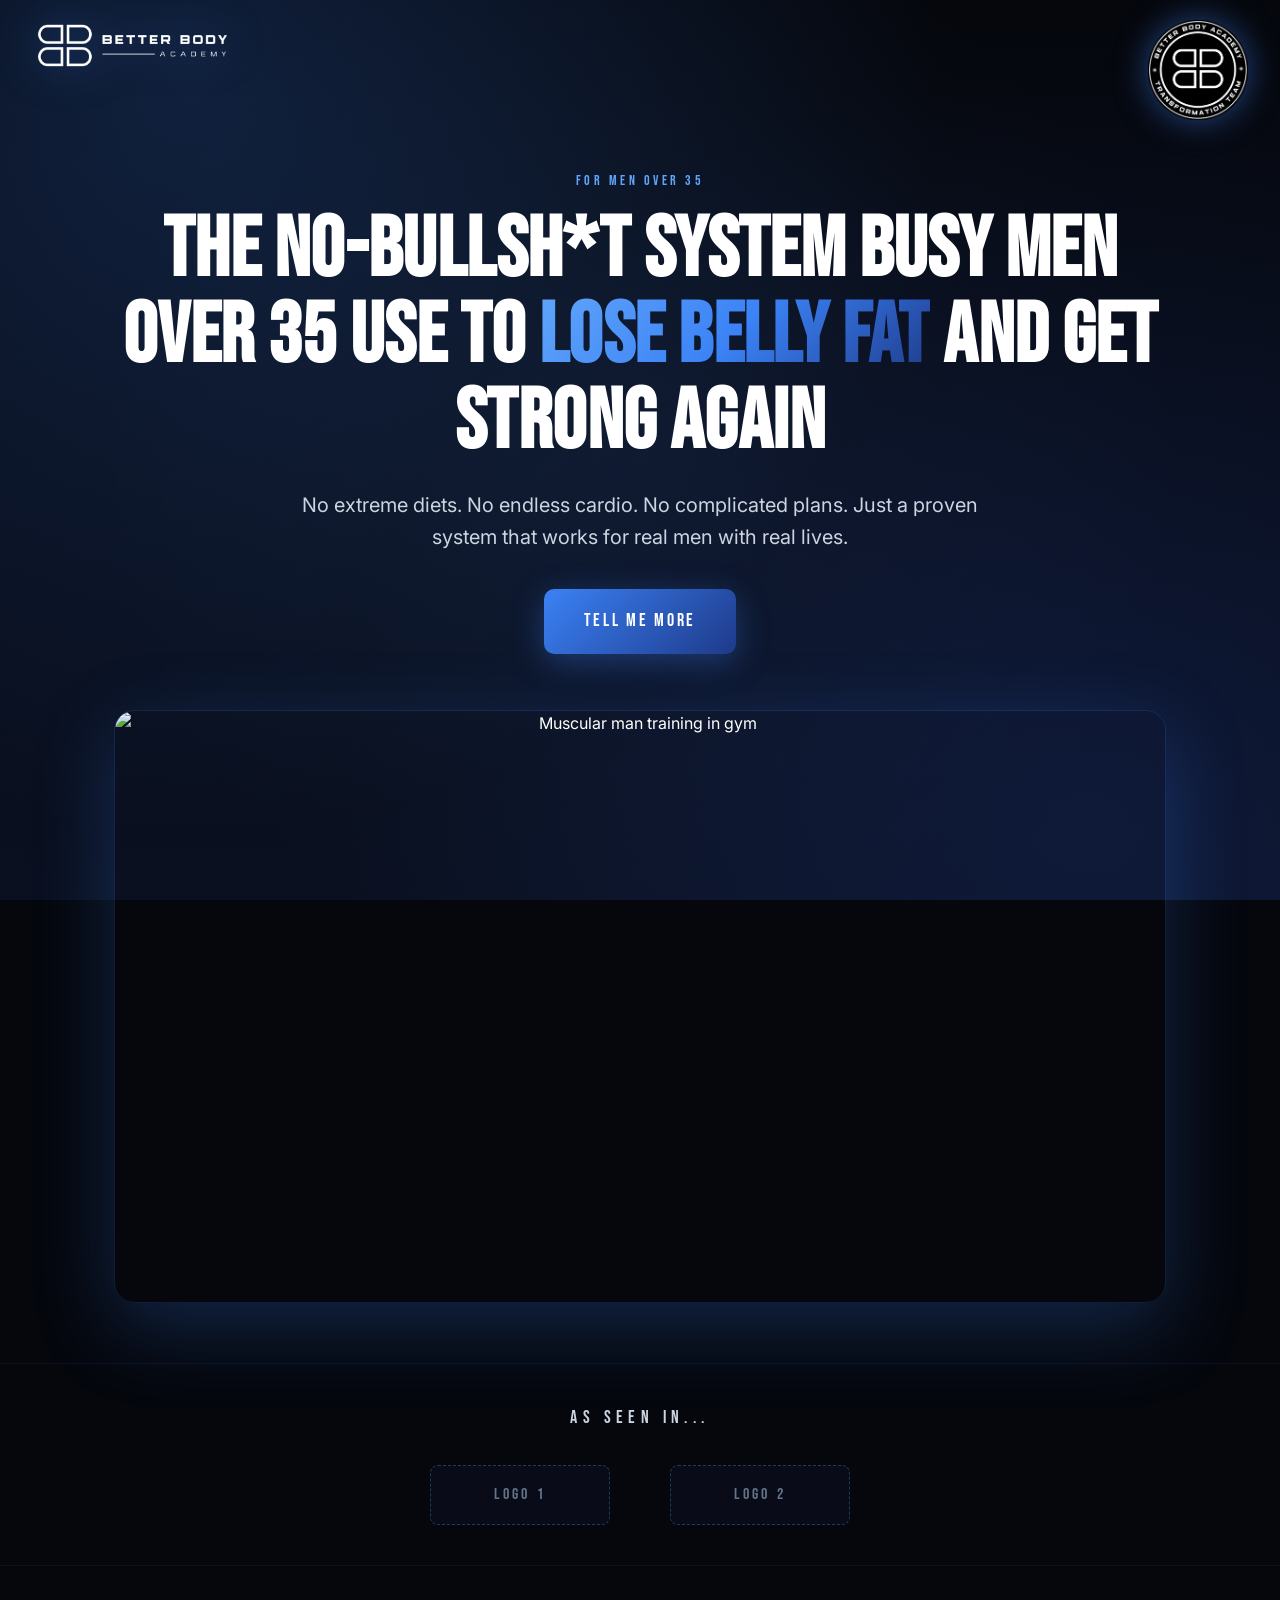
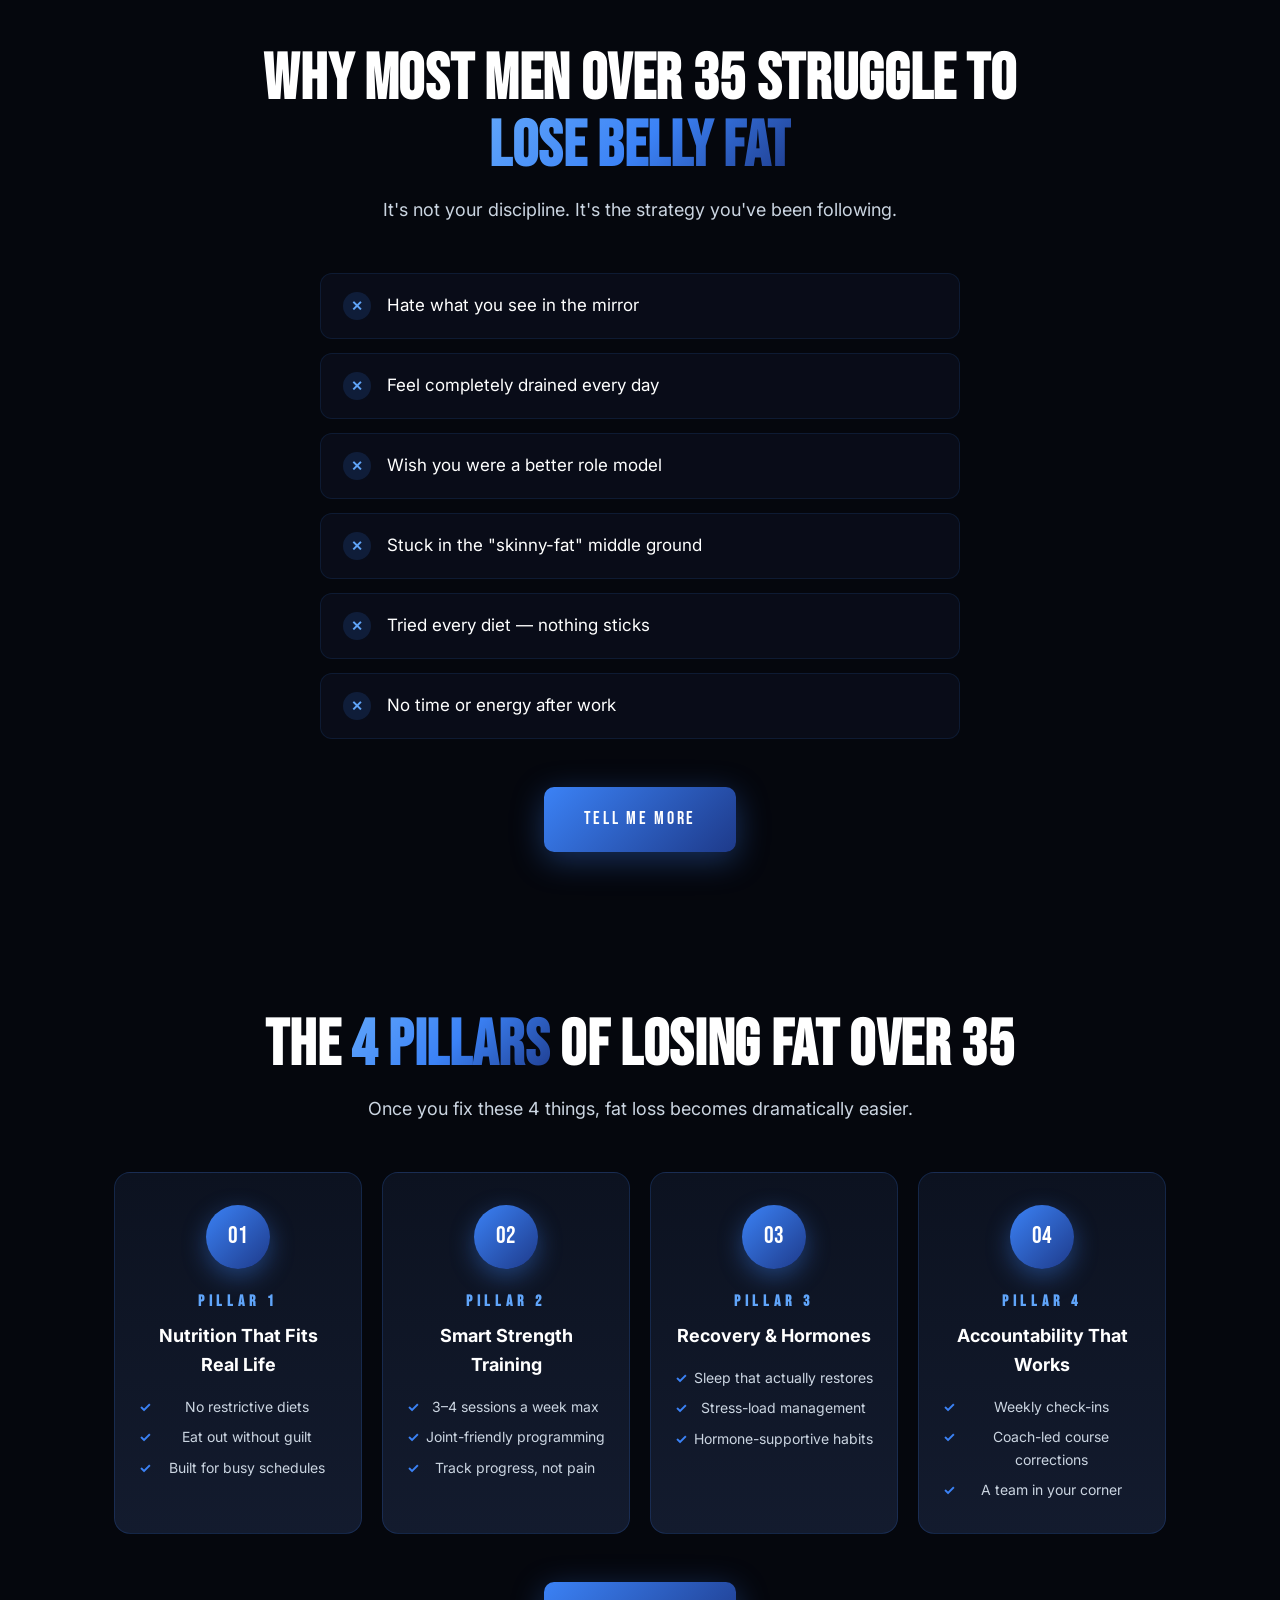
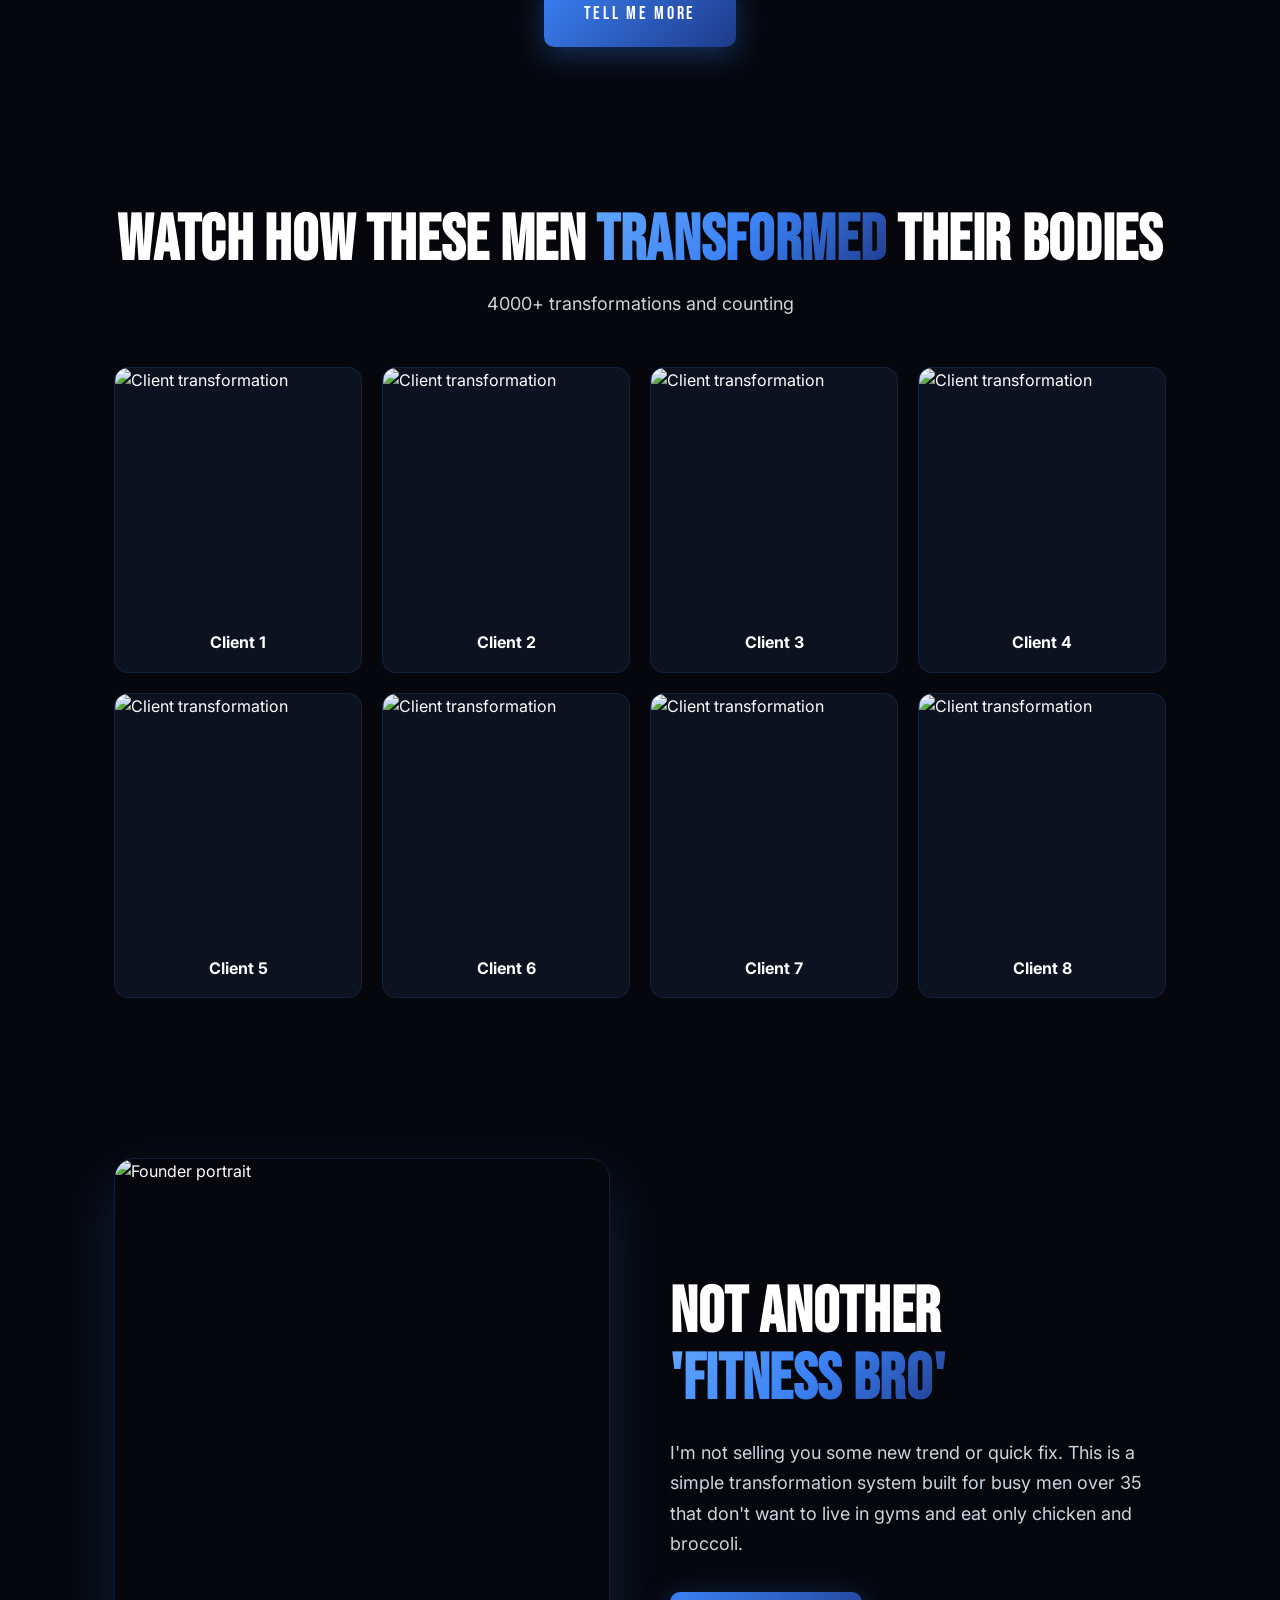
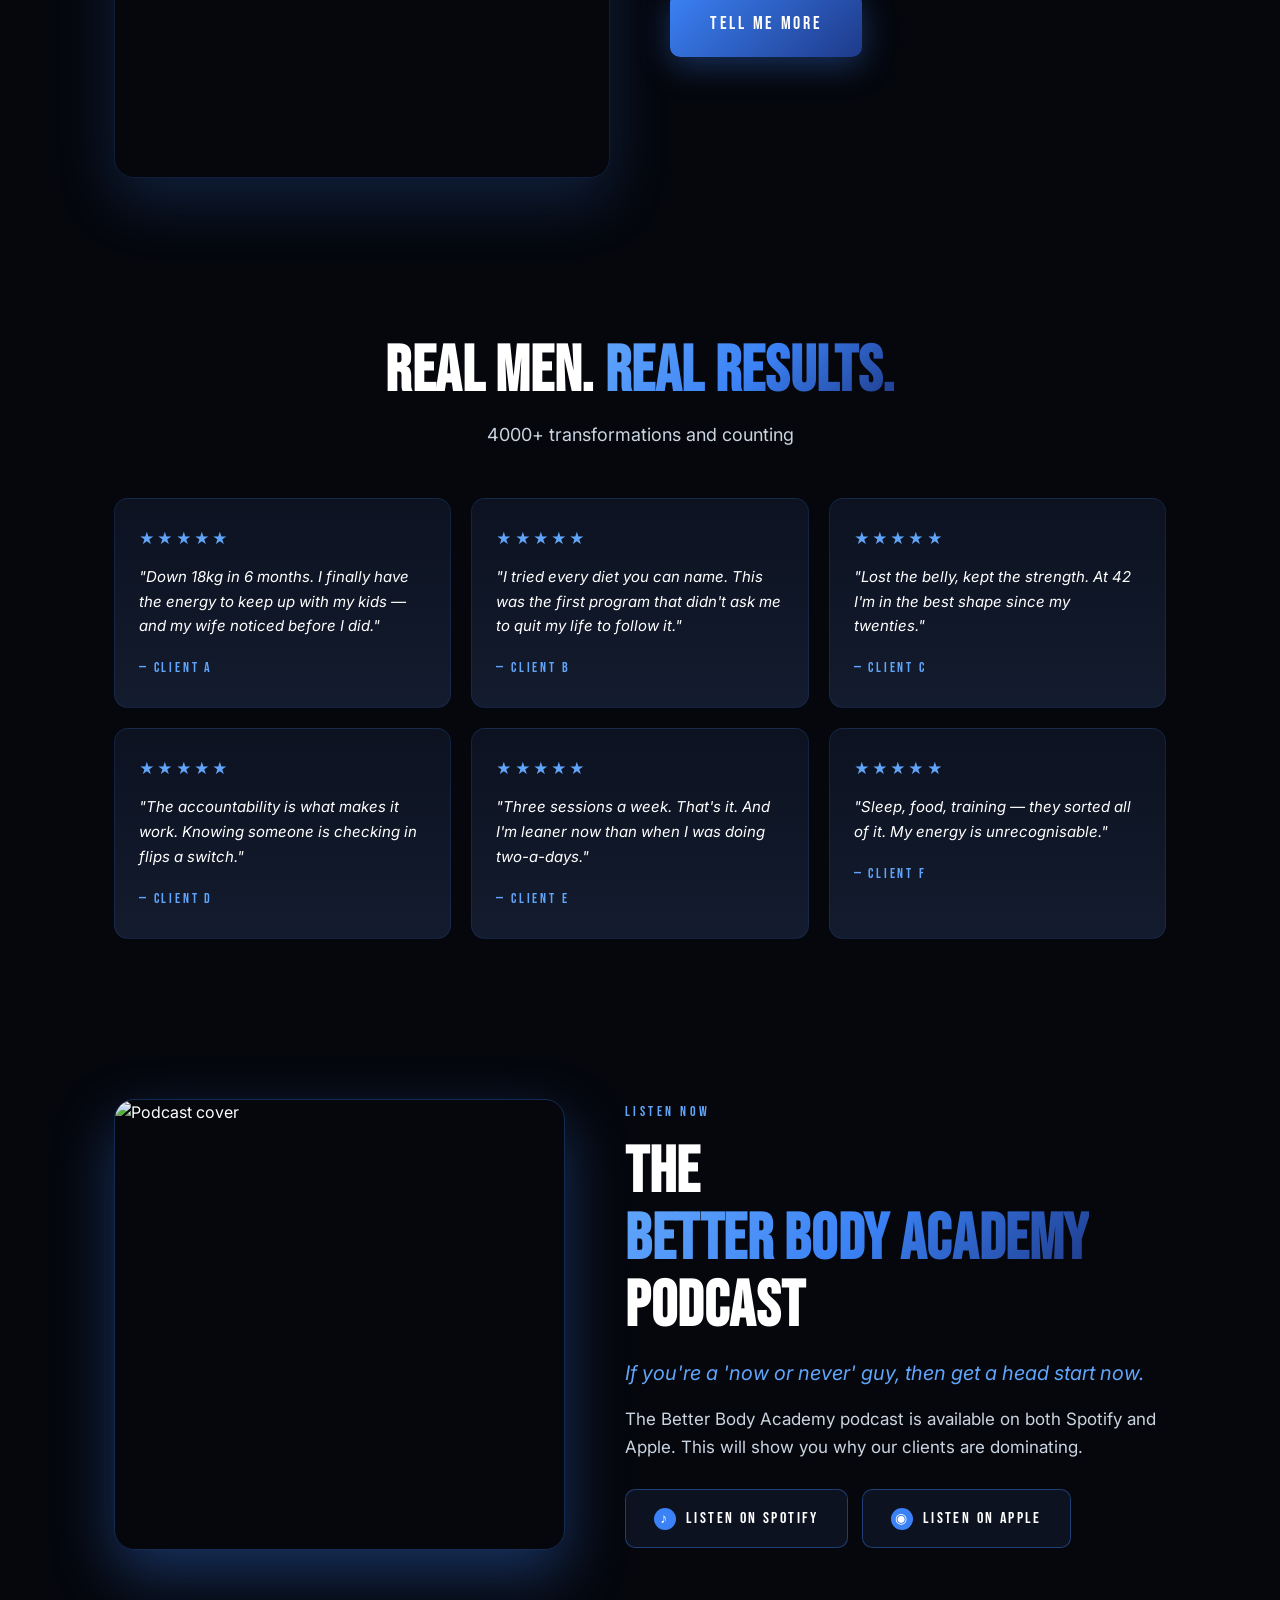
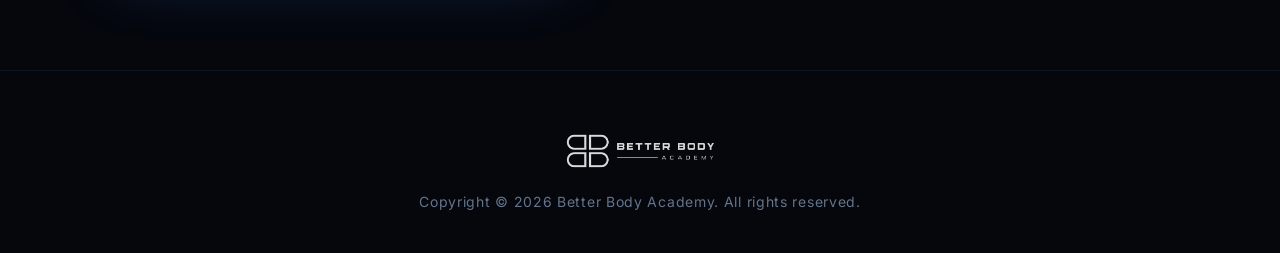
==== index.html @ a6affe1c "Initial commit: BBA landing page Clone of bba.betterbodyacademy.com men's thank-you page layout, re-" ====
<!DOCTYPE html>
<html lang="en">
<head>
<meta charset="UTF-8" />
<meta name="viewport" content="width=device-width, initial-scale=1.0" />
<title>Better Body Academy — The System Busy Men Over 35 Use To Lose Belly Fat</title>
<meta name="description" content="The No-Bullsh*t System Busy Men Over 35 Use To Lose Belly Fat And Get Strong Again. No extreme diets. No endless cardio. Just a proven system that works for real men with real lives." />
<link rel="icon" type="image/png" href="BADGE LOGO (Filled).png" />
<link rel="preconnect" href="https://fonts.googleapis.com" />
<link rel="preconnect" href="https://fonts.gstatic.com" crossorigin />
<link href="https://fonts.googleapis.com/css2?family=Bebas+Neue&family=Inter:wght@400;500;600;700;800;900&display=swap" rel="stylesheet" />
<link rel="stylesheet" href="styles.css" />
</head>
<body>

  <!-- BACKGROUND GLOW LAYER -->
  <div class="bg-glow"></div>

  <!-- CORNER LOGOS -->
  <img src="(BBA) Logo-Horizantal White.png" alt="Better Body Academy" class="corner-wordmark" />
  <img src="BADGE LOGO (Filled).png" alt="" class="corner-badge" />

  <!-- 1. HERO -->
  <section class="hero">
    <div class="container">
      <p class="eyebrow">For Men Over 35</p>
      <h1 class="hero-headline">
        The No-Bullsh*t System Busy Men Over 35 Use To
        <span class="grad">Lose Belly Fat</span>
        And Get Strong Again
      </h1>
      <p class="hero-sub">
        No extreme diets. No endless cardio. No complicated plans.
        Just a proven system that works for real men with real lives.
      </p>
      <a href="#cta" class="btn btn-primary">TELL ME MORE</a>

      <div class="hero-image">
        <img
          src="https://images.unsplash.com/photo-1581009146145-b5ef050c2e1e?auto=format&fit=crop&w=1600&q=80"
          alt="Muscular man training in gym"
          class="hero-photo"
          loading="eager"
        />
      </div>
    </div>
  </section>

  <!-- 2. AS SEEN IN -->
  <section class="as-seen-in">
    <div class="container">
      <p class="section-label">AS SEEN IN...</p>
      <div class="logo-row">
        <div class="logo-slot">LOGO 1</div>
        <div class="logo-slot">LOGO 2</div>
      </div>
    </div>
  </section>

  <!-- 3. PAIN POINTS -->
  <section class="pain-points section">
    <div class="container">
      <h2 class="section-headline">
        Why Most Men Over 35 Struggle To
        <span class="grad">Lose Belly Fat</span>
      </h2>
      <p class="section-sub">It's not your discipline. It's the strategy you've been following.</p>

      <ul class="pain-list">
        <li><span class="bullet-x">✕</span> Hate what you see in the mirror</li>
        <li><span class="bullet-x">✕</span> Feel completely drained every day</li>
        <li><span class="bullet-x">✕</span> Wish you were a better role model</li>
        <li><span class="bullet-x">✕</span> Stuck in the "skinny-fat" middle ground</li>
        <li><span class="bullet-x">✕</span> Tried every diet — nothing sticks</li>
        <li><span class="bullet-x">✕</span> No time or energy after work</li>
      </ul>

      <div class="cta-center">
        <a href="#cta" class="btn btn-primary">TELL ME MORE</a>
      </div>
    </div>
  </section>

  <!-- 4. THE 4 PILLARS -->
  <section class="pillars section">
    <div class="container">
      <h2 class="section-headline">
        The
        <span class="grad">4 Pillars</span>
        Of Losing Fat Over 35
      </h2>
      <p class="section-sub">Once you fix these 4 things, fat loss becomes dramatically easier.</p>

      <div class="pillar-grid">
        <article class="pillar-card">
          <div class="pillar-icon">01</div>
          <h3 class="pillar-title">PILLAR 1</h3>
          <p class="pillar-name">Nutrition That Fits Real Life</p>
          <ul class="pillar-list">
            <li>No restrictive diets</li>
            <li>Eat out without guilt</li>
            <li>Built for busy schedules</li>
          </ul>
        </article>

        <article class="pillar-card">
          <div class="pillar-icon">02</div>
          <h3 class="pillar-title">PILLAR 2</h3>
          <p class="pillar-name">Smart Strength Training</p>
          <ul class="pillar-list">
            <li>3–4 sessions a week max</li>
            <li>Joint-friendly programming</li>
            <li>Track progress, not pain</li>
          </ul>
        </article>

        <article class="pillar-card">
          <div class="pillar-icon">03</div>
          <h3 class="pillar-title">PILLAR 3</h3>
          <p class="pillar-name">Recovery &amp; Hormones</p>
          <ul class="pillar-list">
            <li>Sleep that actually restores</li>
            <li>Stress-load management</li>
            <li>Hormone-supportive habits</li>
          </ul>
        </article>

        <article class="pillar-card">
          <div class="pillar-icon">04</div>
          <h3 class="pillar-title">PILLAR 4</h3>
          <p class="pillar-name">Accountability That Works</p>
          <ul class="pillar-list">
            <li>Weekly check-ins</li>
            <li>Coach-led course corrections</li>
            <li>A team in your corner</li>
          </ul>
        </article>
      </div>

      <div class="cta-center">
        <a href="#cta" class="btn btn-primary">TELL ME MORE</a>
      </div>
    </div>
  </section>

  <!-- 5. TRANSFORMATIONS -->
  <section class="transformations section">
    <div class="container">
      <h2 class="section-headline">
        Watch How These Men
        <span class="grad">Transformed</span>
        Their Bodies
      </h2>
      <p class="section-sub">4000+ transformations and counting</p>

      <div class="transformation-grid">
        <div class="transformation-card">
          <img src="https://images.unsplash.com/photo-1571019613454-1cb2f99b2d8b?auto=format&fit=crop&w=600&q=80" alt="Client transformation" class="ba-photo" loading="lazy" />
          <p class="transformation-name">Client 1</p>
        </div>
        <div class="transformation-card">
          <img src="https://images.unsplash.com/photo-1534438327276-14e5300c3a48?auto=format&fit=crop&w=600&q=80" alt="Client transformation" class="ba-photo" loading="lazy" />
          <p class="transformation-name">Client 2</p>
        </div>
        <div class="transformation-card">
          <img src="https://images.unsplash.com/photo-1583454110551-21f2fa2afe61?auto=format&fit=crop&w=600&q=80" alt="Client transformation" class="ba-photo" loading="lazy" />
          <p class="transformation-name">Client 3</p>
        </div>
        <div class="transformation-card">
          <img src="https://images.unsplash.com/photo-1532029837206-abbe2b7620e3?auto=format&fit=crop&w=600&q=80" alt="Client transformation" class="ba-photo" loading="lazy" />
          <p class="transformation-name">Client 4</p>
        </div>
        <div class="transformation-card">
          <img src="https://images.unsplash.com/photo-1517836357463-d25dfeac3438?auto=format&fit=crop&w=600&q=80" alt="Client transformation" class="ba-photo" loading="lazy" />
          <p class="transformation-name">Client 5</p>
        </div>
        <div class="transformation-card">
          <img src="https://images.unsplash.com/photo-1605296867304-46d5465a13f1?auto=format&fit=crop&w=600&q=80" alt="Client transformation" class="ba-photo" loading="lazy" />
          <p class="transformation-name">Client 6</p>
        </div>
        <div class="transformation-card">
          <img src="https://images.unsplash.com/photo-1583500178690-f7fd39501fd6?auto=format&fit=crop&w=600&q=80" alt="Client transformation" class="ba-photo" loading="lazy" />
          <p class="transformation-name">Client 7</p>
        </div>
        <div class="transformation-card">
          <img src="https://images.unsplash.com/photo-1601422407692-ec4eeec1d9b3?auto=format&fit=crop&w=600&q=80" alt="Client transformation" class="ba-photo" loading="lazy" />
          <p class="transformation-name">Client 8</p>
        </div>
      </div>
    </div>
  </section>

  <!-- 6. FOUNDER / CREDIBILITY -->
  <section class="founder section">
    <div class="container founder-inner">
      <div class="founder-image">
        <img
          src="https://images.unsplash.com/photo-1568602471122-7832951cc4c5?auto=format&fit=crop&w=800&q=80"
          alt="Founder portrait"
          class="founder-photo"
          loading="lazy"
        />
      </div>
      <div class="founder-copy">
        <h2 class="section-headline left">
          Not Another
          <span class="grad">'Fitness Bro'</span>
        </h2>
        <p class="founder-text">
          I'm not selling you some new trend or quick fix. This is a simple
          transformation system built for busy men over 35 that don't want to
          live in gyms and eat only chicken and broccoli.
        </p>
        <a href="#cta" class="btn btn-primary">TELL ME MORE</a>
      </div>
    </div>
  </section>

  <!-- 7. TESTIMONIALS (QUOTES) -->
  <section class="testimonials section">
    <div class="container">
      <h2 class="section-headline">
        Real Men.
        <span class="grad">Real Results.</span>
      </h2>
      <p class="section-sub">4000+ transformations and counting</p>

      <div class="testimonial-grid">
        <article class="testimonial-card">
          <div class="stars">★★★★★</div>
          <p class="quote">"Down 18kg in 6 months. I finally have the energy to keep up with my kids — and my wife noticed before I did."</p>
          <p class="reviewer">— Client A</p>
        </article>
        <article class="testimonial-card">
          <div class="stars">★★★★★</div>
          <p class="quote">"I tried every diet you can name. This was the first program that didn't ask me to quit my life to follow it."</p>
          <p class="reviewer">— Client B</p>
        </article>
        <article class="testimonial-card">
          <div class="stars">★★★★★</div>
          <p class="quote">"Lost the belly, kept the strength. At 42 I'm in the best shape since my twenties."</p>
          <p class="reviewer">— Client C</p>
        </article>
        <article class="testimonial-card">
          <div class="stars">★★★★★</div>
          <p class="quote">"The accountability is what makes it work. Knowing someone is checking in flips a switch."</p>
          <p class="reviewer">— Client D</p>
        </article>
        <article class="testimonial-card">
          <div class="stars">★★★★★</div>
          <p class="quote">"Three sessions a week. That's it. And I'm leaner now than when I was doing two-a-days."</p>
          <p class="reviewer">— Client E</p>
        </article>
        <article class="testimonial-card">
          <div class="stars">★★★★★</div>
          <p class="quote">"Sleep, food, training — they sorted all of it. My energy is unrecognisable."</p>
          <p class="reviewer">— Client F</p>
        </article>
      </div>
    </div>
  </section>

  <!-- 8. PODCAST -->
  <section class="podcast section" id="cta">
    <div class="container podcast-inner">
      <div class="podcast-cover">
        <img
          src="https://images.unsplash.com/photo-1590602847861-f357a9332bbc?auto=format&fit=crop&w=800&q=80"
          alt="Podcast cover"
          class="podcast-photo"
          loading="lazy"
        />
      </div>
      <div class="podcast-copy">
        <p class="eyebrow">Listen Now</p>
        <h2 class="section-headline left">
          THE
          <span class="grad">BETTER BODY ACADEMY</span>
          PODCAST
        </h2>
        <p class="podcast-sub">If you're a 'now or never' guy, then get a head start now.</p>
        <p class="podcast-text">
          The Better Body Academy podcast is available on both Spotify and Apple.
          This will show you why our clients are dominating.
        </p>
        <div class="podcast-ctas">
          <a href="#" class="btn btn-platform" target="_blank" rel="noopener">
            <span class="platform-icon">♪</span> LISTEN ON SPOTIFY
          </a>
          <a href="#" class="btn btn-platform" target="_blank" rel="noopener">
            <span class="platform-icon">◉</span> LISTEN ON APPLE
          </a>
        </div>
      </div>
    </div>
  </section>

  <!-- FOOTER -->
  <footer class="page-footer">
    <div class="container footer-inner">
      <img src="(BBA) Logo-Horizantal White.png" alt="Better Body Academy" class="footer-logo" />
      <p class="copyright">Copyright © 2026 Better Body Academy. All rights reserved.</p>
    </div>
  </footer>

  <script src="script.js"></script>
</body>
</html>
---- styles.css ----
/* ===================================================================
   BBA Landing Page — Blue · Black · White
   Cloned from: bba.betterbodyacademy.com/men---thank-you-page-...

   COLOR SYSTEM
   Black:  #05070d (base)  · #0c1220 (panel)  · #131b2e (raised card)
   Blue:   #3b82f6 (primary) · #60a5fa (light) · #1e3a8a (deep)
   White:  #ffffff · #cbd5e1 (muted) · #64748b (subtle)
=================================================================== */

*, *::before, *::after { box-sizing: border-box; margin: 0; padding: 0; }
html { scroll-behavior: smooth; }
html, body { overflow-x: hidden; }
body {
  font-family: 'Inter', -apple-system, BlinkMacSystemFont, sans-serif;
  background: #05070d;
  color: #ffffff;
  line-height: 1.6;
  -webkit-font-smoothing: antialiased;
  -webkit-text-size-adjust: 100%;
}
img { max-width: 100%; display: block; }
a { color: inherit; text-decoration: none; }
ul { list-style: none; }
button { font-family: inherit; cursor: pointer; }

::selection { background: #3b82f6; color: #ffffff; }

/* ============ LAYOUT ============ */
.container { width: 100%; max-width: 1100px; margin: 0 auto; padding: 0 24px; }
.section { padding: 80px 0; position: relative; }

/* ============ BG GLOW ============ */
.bg-glow {
  position: fixed;
  inset: 0;
  background:
    radial-gradient(circle at 15% 10%, rgba(59,130,246,0.20), transparent 55%),
    radial-gradient(circle at 85% 90%, rgba(30,58,138,0.25), transparent 55%),
    radial-gradient(circle at 50% 50%, rgba(96,165,250,0.05), transparent 70%),
    linear-gradient(180deg, #05070d 0%, #0a1020 100%);
  z-index: -1;
}

/* ============ SHARED TYPOGRAPHY ============ */
.eyebrow {
  font-family: 'Bebas Neue', sans-serif;
  font-size: 14px;
  letter-spacing: 0.25em;
  color: #60a5fa;
  text-transform: uppercase;
  margin-bottom: 16px;
}
.section-label {
  text-align: center;
  font-family: 'Bebas Neue', sans-serif;
  font-size: 18px;
  letter-spacing: 0.3em;
  color: #cbd5e1;
  margin-bottom: 32px;
}
.section-headline {
  font-family: 'Bebas Neue', sans-serif;
  font-size: clamp(36px, 6vw, 64px);
  line-height: 1.05;
  letter-spacing: 0.01em;
  text-align: center;
  margin-bottom: 16px;
  text-transform: uppercase;
}
.section-headline.left { text-align: left; }
.section-sub {
  text-align: center;
  font-size: clamp(16px, 1.8vw, 18px);
  color: #cbd5e1;
  margin-bottom: 48px;
  max-width: 680px;
  margin-left: auto;
  margin-right: auto;
}
.grad {
  background: linear-gradient(135deg, #60a5fa 0%, #3b82f6 50%, #1e3a8a 100%);
  -webkit-background-clip: text;
  background-clip: text;
  color: transparent;
  display: inline-block;
}

/* ============ BUTTONS ============ */
.btn {
  display: inline-flex;
  align-items: center;
  justify-content: center;
  gap: 10px;
  font-family: 'Bebas Neue', sans-serif;
  font-size: 18px;
  letter-spacing: 0.15em;
  padding: 18px 40px;
  border-radius: 10px;
  transition: all 0.25s ease;
  border: none;
  cursor: pointer;
  text-transform: uppercase;
}
.btn-primary {
  background: linear-gradient(135deg, #3b82f6 0%, #1e3a8a 100%);
  color: #ffffff;
  box-shadow: 0 8px 32px rgba(59, 130, 246, 0.35);
}
.btn-primary:hover {
  transform: translateY(-2px);
  box-shadow: 0 12px 44px rgba(59, 130, 246, 0.55);
  filter: brightness(1.1);
}
.btn-platform {
  background: #0c1220;
  color: #ffffff;
  border: 1px solid rgba(59, 130, 246, 0.4);
  font-size: 16px;
  padding: 16px 28px;
}
.btn-platform:hover {
  background: #131b2e;
  border-color: #3b82f6;
  transform: translateY(-2px);
}
.platform-icon {
  display: inline-block;
  width: 22px;
  height: 22px;
  border-radius: 50%;
  background: #3b82f6;
  color: #ffffff;
  font-size: 14px;
  line-height: 22px;
  text-align: center;
}
.cta-center { text-align: center; margin-top: 48px; }

/* ============ HERO ============ */
.hero {
  padding: 170px 0 60px;
  text-align: center;
  position: relative;
}
@media (max-width: 720px) {
  .hero { padding: 130px 0 40px; }
}
.corner-wordmark {
  position: absolute;
  top: 20px;
  left: 32px;
  z-index: 40;
  width: 200px;
  max-width: 40vw;
  height: auto;
  filter: drop-shadow(0 0 20px rgba(59, 130, 246, 0.5));
}
.corner-badge {
  position: absolute;
  top: 20px;
  right: 32px;
  z-index: 40;
  width: 100px;
  max-width: 25vw;
  height: auto;
  filter: drop-shadow(0 0 16px rgba(59, 130, 246, 0.5));
}
@media (max-width: 720px) {
  .corner-wordmark { top: 14px; left: 18px; width: 130px; }
  .corner-badge { top: 14px; right: 18px; width: 72px; }
}
.hero-headline {
  font-family: 'Bebas Neue', sans-serif;
  font-size: clamp(40px, 7vw, 84px);
  line-height: 1.02;
  letter-spacing: 0.005em;
  margin-bottom: 24px;
  text-transform: uppercase;
}
.hero-sub {
  font-size: clamp(16px, 2vw, 20px);
  color: #cbd5e1;
  max-width: 720px;
  margin: 0 auto 36px;
  line-height: 1.6;
}
.hero-image {
  margin-top: 56px;
  border-radius: 20px;
  overflow: hidden;
  box-shadow: 0 24px 80px rgba(59, 130, 246, 0.25);
  border: 1px solid rgba(59, 130, 246, 0.2);
}
.hero-photo {
  width: 100%;
  height: auto;
  aspect-ratio: 16 / 9;
  object-fit: cover;
  display: block;
}

/* ============ AS SEEN IN ============ */
.as-seen-in {
  padding: 40px 0;
  border-top: 1px solid rgba(59, 130, 246, 0.1);
  border-bottom: 1px solid rgba(59, 130, 246, 0.1);
}
.logo-row {
  display: flex;
  justify-content: center;
  align-items: center;
  gap: 60px;
  flex-wrap: wrap;
}
.logo-slot {
  width: 180px;
  height: 60px;
  display: flex;
  align-items: center;
  justify-content: center;
  background: rgba(12, 18, 32, 0.6);
  border: 1px dashed rgba(96, 165, 250, 0.3);
  border-radius: 8px;
  font-family: 'Bebas Neue', sans-serif;
  letter-spacing: 0.2em;
  color: #64748b;
}

/* ============ PAIN POINTS ============ */
.pain-list {
  max-width: 640px;
  margin: 0 auto;
  display: grid;
  gap: 14px;
}
.pain-list li {
  display: flex;
  align-items: center;
  gap: 16px;
  background: rgba(12, 18, 32, 0.6);
  border: 1px solid rgba(59, 130, 246, 0.12);
  padding: 18px 22px;
  border-radius: 12px;
  font-size: 17px;
  color: #ffffff;
}
.bullet-x {
  flex-shrink: 0;
  width: 28px;
  height: 28px;
  border-radius: 50%;
  background: rgba(59, 130, 246, 0.15);
  color: #60a5fa;
  display: flex;
  align-items: center;
  justify-content: center;
  font-weight: 700;
  font-size: 14px;
}

/* ============ PILLARS ============ */
.pillar-grid {
  display: grid;
  grid-template-columns: repeat(auto-fit, minmax(240px, 1fr));
  gap: 20px;
}
.pillar-card {
  background: linear-gradient(180deg, #0c1220 0%, #131b2e 100%);
  border: 1px solid rgba(59, 130, 246, 0.18);
  border-radius: 16px;
  padding: 32px 24px;
  text-align: center;
  position: relative;
  overflow: hidden;
  transition: all 0.3s ease;
}
.pillar-card::before {
  content: '';
  position: absolute;
  top: -50%;
  left: -50%;
  width: 200%;
  height: 200%;
  background: radial-gradient(circle, rgba(59, 130, 246, 0.08) 0%, transparent 50%);
  opacity: 0;
  transition: opacity 0.3s ease;
}
.pillar-card:hover {
  transform: translateY(-4px);
  border-color: rgba(59, 130, 246, 0.5);
  box-shadow: 0 16px 40px rgba(59, 130, 246, 0.2);
}
.pillar-card:hover::before { opacity: 1; }
.pillar-icon {
  width: 64px;
  height: 64px;
  margin: 0 auto 20px;
  border-radius: 50%;
  background: linear-gradient(135deg, #3b82f6, #1e3a8a);
  display: flex;
  align-items: center;
  justify-content: center;
  font-family: 'Bebas Neue', sans-serif;
  font-size: 24px;
  color: #ffffff;
  box-shadow: 0 8px 24px rgba(59, 130, 246, 0.4);
  position: relative;
  z-index: 1;
}
.pillar-title {
  font-family: 'Bebas Neue', sans-serif;
  font-size: 16px;
  letter-spacing: 0.3em;
  color: #60a5fa;
  margin-bottom: 8px;
  position: relative;
  z-index: 1;
}
.pillar-name {
  font-size: 18px;
  font-weight: 700;
  color: #ffffff;
  margin-bottom: 16px;
  position: relative;
  z-index: 1;
}
.pillar-list {
  display: grid;
  gap: 8px;
  position: relative;
  z-index: 1;
}
.pillar-list li {
  font-size: 14px;
  color: #cbd5e1;
  padding-left: 18px;
  position: relative;
}
.pillar-list li::before {
  content: '✓';
  position: absolute;
  left: 0;
  color: #3b82f6;
  font-weight: 700;
}

/* ============ TRANSFORMATIONS ============ */
.transformation-grid {
  display: grid;
  grid-template-columns: repeat(auto-fit, minmax(220px, 1fr));
  gap: 20px;
}
.transformation-card {
  background: #0c1220;
  border: 1px solid rgba(59, 130, 246, 0.15);
  border-radius: 14px;
  overflow: hidden;
  transition: all 0.3s ease;
}
.transformation-card:hover {
  transform: translateY(-3px);
  border-color: rgba(59, 130, 246, 0.5);
  box-shadow: 0 12px 32px rgba(59, 130, 246, 0.2);
}
.ba-photo {
  width: 100%;
  aspect-ratio: 1 / 1;
  object-fit: cover;
  display: block;
}
.transformation-name {
  text-align: center;
  padding: 16px;
  font-weight: 700;
  font-size: 16px;
  color: #ffffff;
}

/* ============ FOUNDER ============ */
.founder-inner {
  display: grid;
  grid-template-columns: 1fr 1fr;
  gap: 60px;
  align-items: center;
}
.founder-image {
  border-radius: 20px;
  overflow: hidden;
  border: 1px solid rgba(59, 130, 246, 0.2);
  box-shadow: 0 24px 60px rgba(59, 130, 246, 0.2);
}
.founder-photo {
  width: 100%;
  aspect-ratio: 4 / 5;
  object-fit: cover;
  display: block;
}
.founder-copy .section-headline { margin-bottom: 24px; }
.founder-text {
  font-size: 18px;
  color: #cbd5e1;
  margin-bottom: 32px;
  line-height: 1.7;
}

/* ============ TESTIMONIALS ============ */
.testimonial-grid {
  display: grid;
  grid-template-columns: repeat(auto-fit, minmax(260px, 1fr));
  gap: 20px;
}
.testimonial-card {
  background: linear-gradient(180deg, #0c1220 0%, #131b2e 100%);
  border: 1px solid rgba(59, 130, 246, 0.15);
  border-radius: 14px;
  padding: 28px 24px;
  transition: all 0.3s ease;
}
.testimonial-card:hover {
  transform: translateY(-3px);
  border-color: rgba(59, 130, 246, 0.4);
  box-shadow: 0 12px 32px rgba(59, 130, 246, 0.2);
}
.stars {
  color: #60a5fa;
  letter-spacing: 0.15em;
  margin-bottom: 14px;
  font-size: 15px;
}
.quote {
  font-size: 15px;
  line-height: 1.65;
  color: #ffffff;
  margin-bottom: 18px;
  font-style: italic;
}
.reviewer {
  font-family: 'Bebas Neue', sans-serif;
  letter-spacing: 0.2em;
  color: #60a5fa;
  font-size: 14px;
}

/* ============ PODCAST ============ */
.podcast-inner {
  display: grid;
  grid-template-columns: 1fr 1.2fr;
  gap: 60px;
  align-items: center;
}
.podcast-cover {
  border-radius: 20px;
  overflow: hidden;
  box-shadow: 0 24px 60px rgba(59, 130, 246, 0.35);
  border: 1px solid rgba(59, 130, 246, 0.3);
}
.podcast-photo {
  width: 100%;
  aspect-ratio: 1 / 1;
  object-fit: cover;
  display: block;
}
.podcast-copy .section-headline { margin-bottom: 16px; }
.podcast-sub {
  font-size: 20px;
  color: #60a5fa;
  margin-bottom: 16px;
  font-style: italic;
}
.podcast-text {
  font-size: 17px;
  color: #cbd5e1;
  margin-bottom: 28px;
  line-height: 1.65;
}
.podcast-ctas {
  display: flex;
  gap: 14px;
  flex-wrap: wrap;
}

/* ============ FOOTER ============ */
.page-footer {
  padding: 60px 0 40px;
  border-top: 1px solid rgba(59, 130, 246, 0.12);
  margin-top: 40px;
}
.footer-inner {
  display: flex;
  flex-direction: column;
  align-items: center;
  gap: 20px;
  text-align: center;
}
.footer-logo { height: 40px; opacity: 0.85; }
.copyright {
  color: #64748b;
  font-size: 14px;
  letter-spacing: 0.05em;
}

/* ============ RESPONSIVE ============ */
@media (max-width: 880px) {
  .section { padding: 60px 0; }
  .founder-inner,
  .podcast-inner {
    grid-template-columns: 1fr;
    gap: 40px;
  }
  .section-headline.left { text-align: center; }
  .founder-copy,
  .podcast-copy { text-align: center; }
  .podcast-ctas { justify-content: center; }
  .logo-row { gap: 24px; }
  .logo-slot { width: 140px; height: 52px; font-size: 14px; }
}
@media (max-width: 560px) {
  .hero { padding: 60px 0 40px; }
  .btn { padding: 16px 28px; font-size: 16px; letter-spacing: 0.1em; }
  .pillar-grid,
  .transformation-grid,
  .testimonial-grid { grid-template-columns: 1fr; }
  .transformation-card,
  .pillar-card { max-width: 360px; margin: 0 auto; }
}
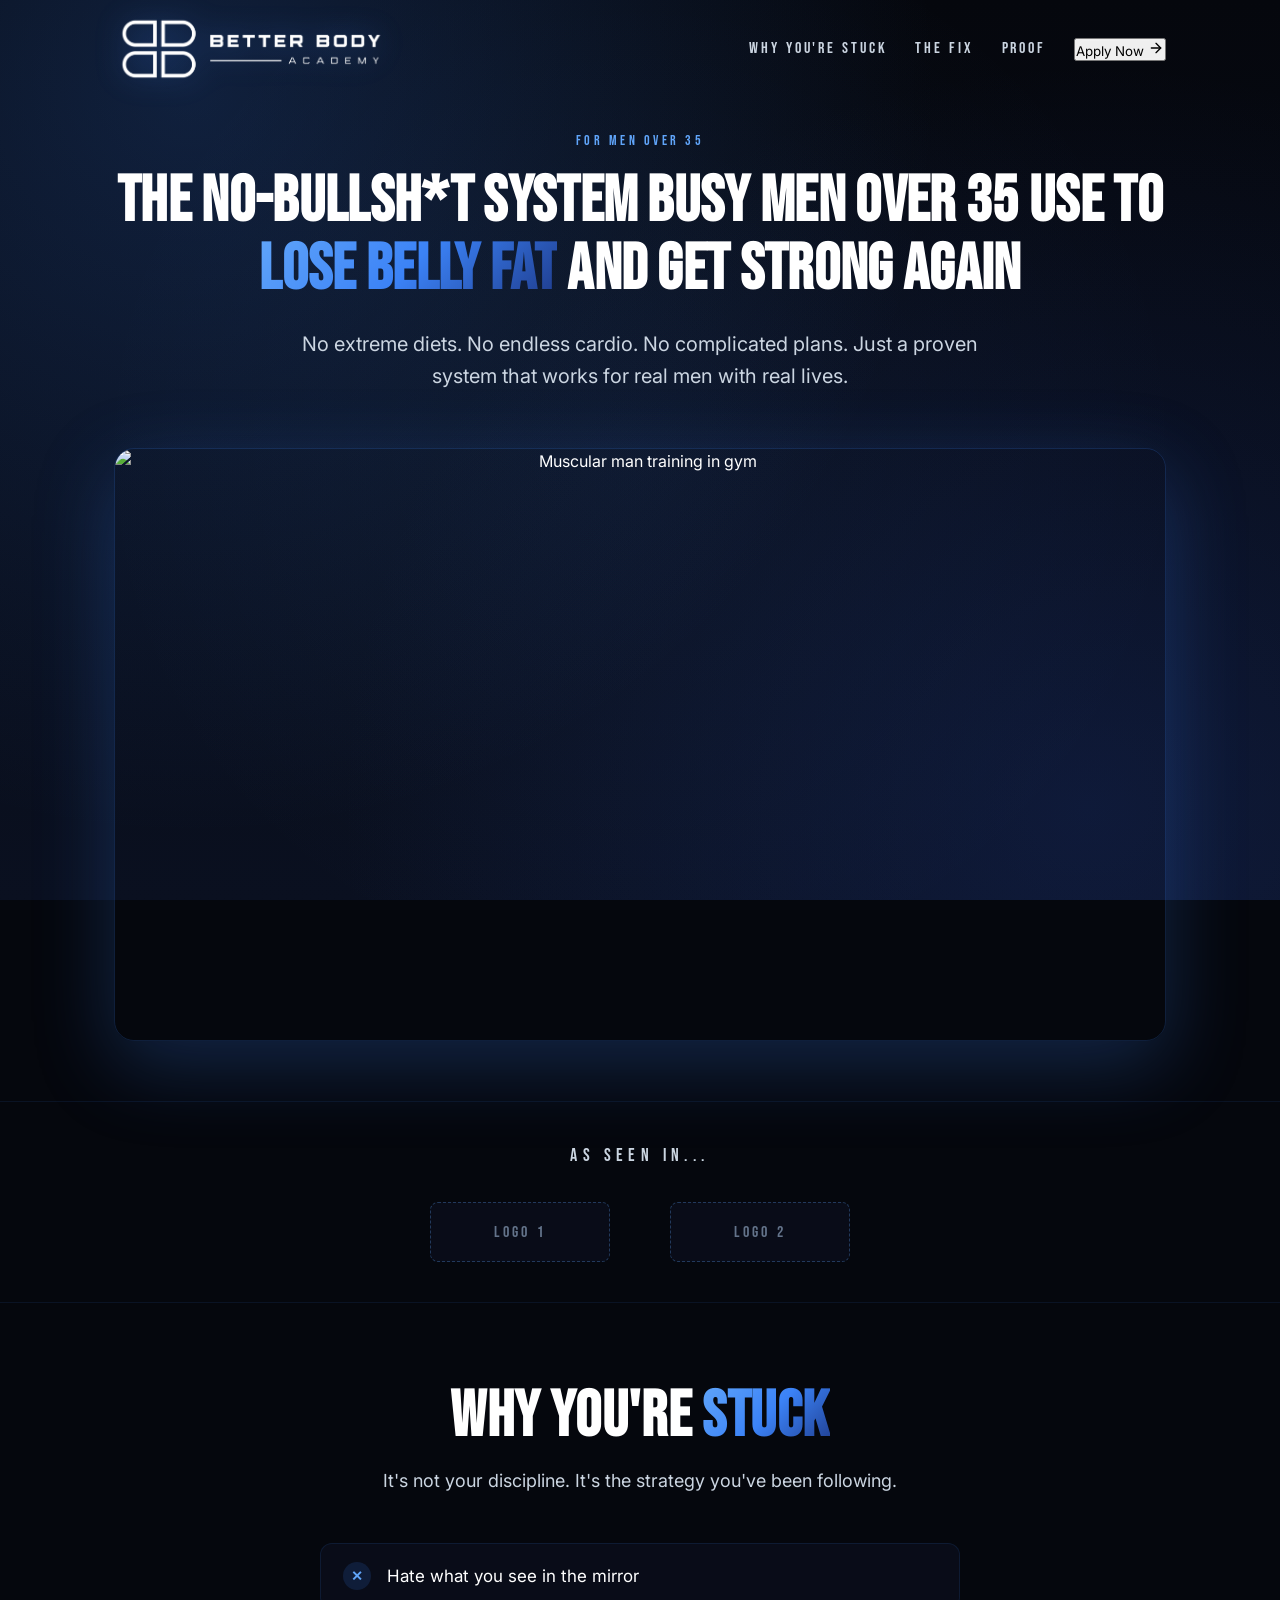
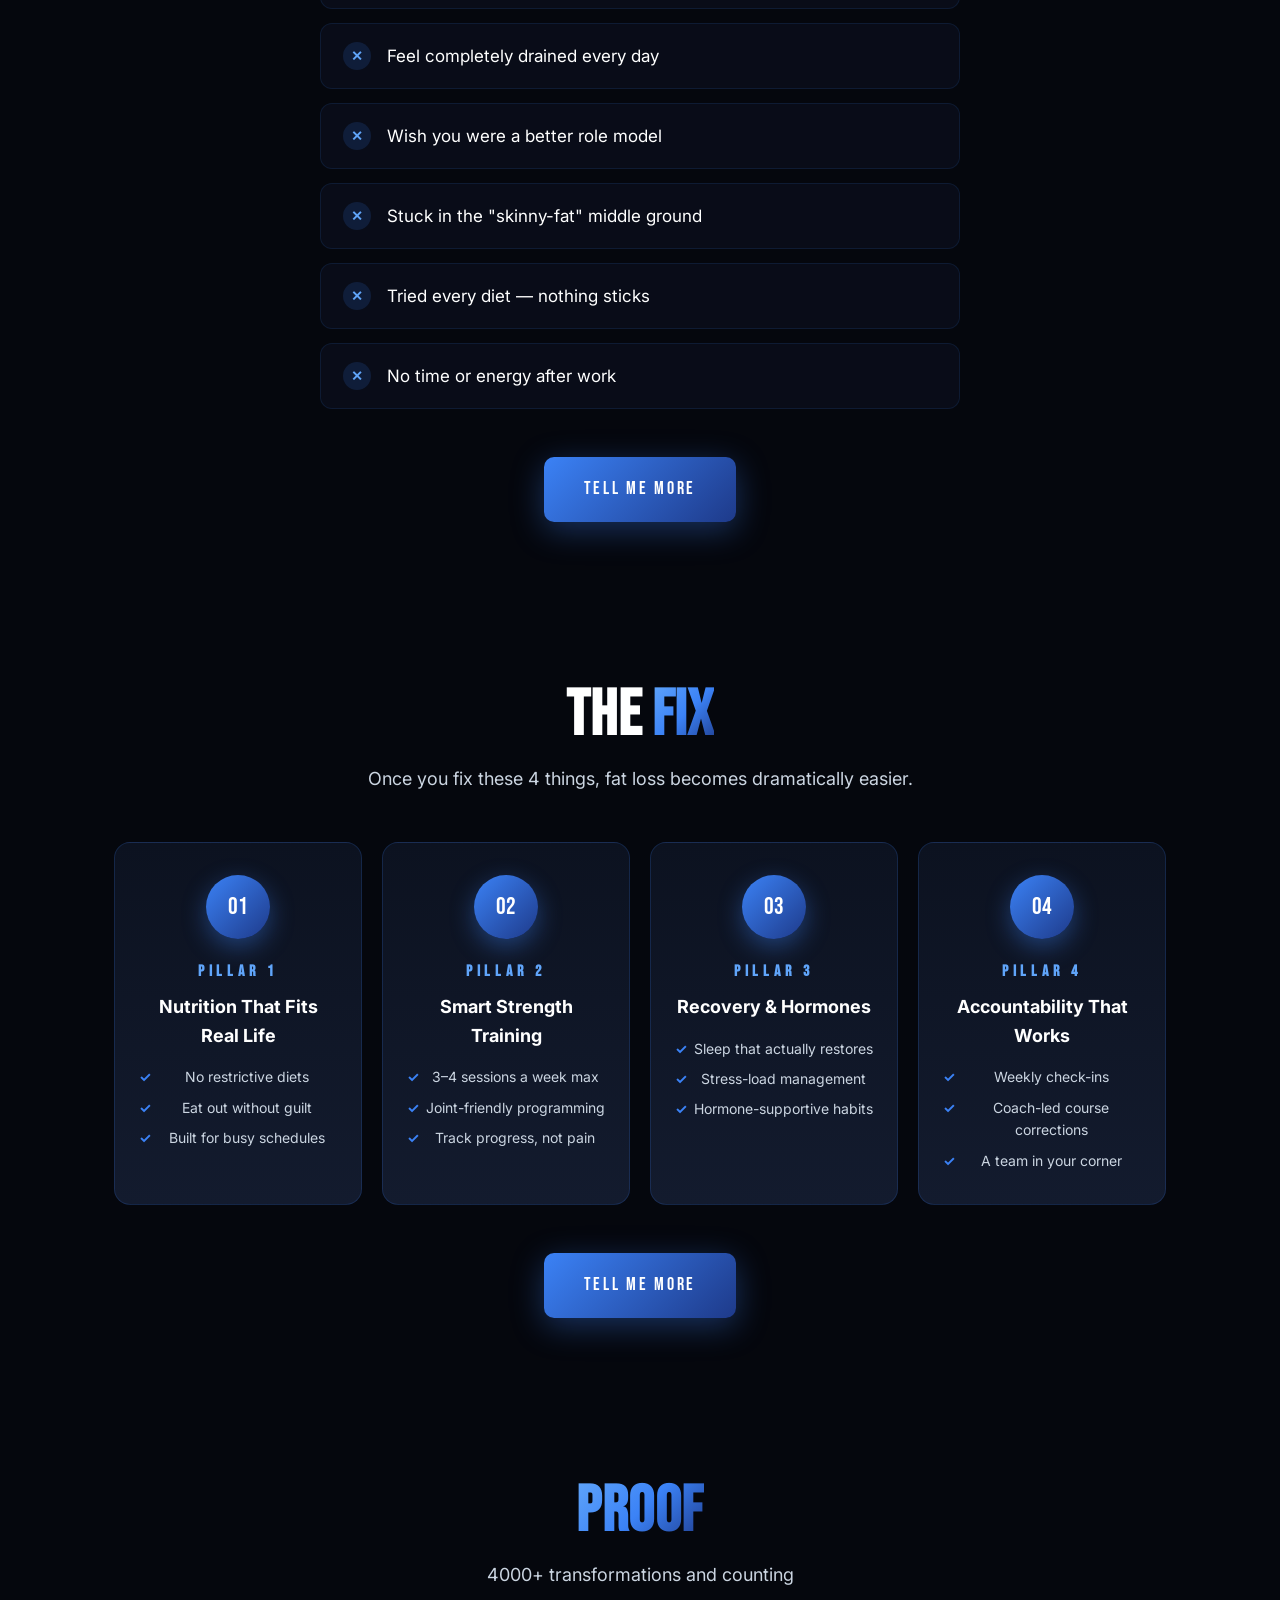
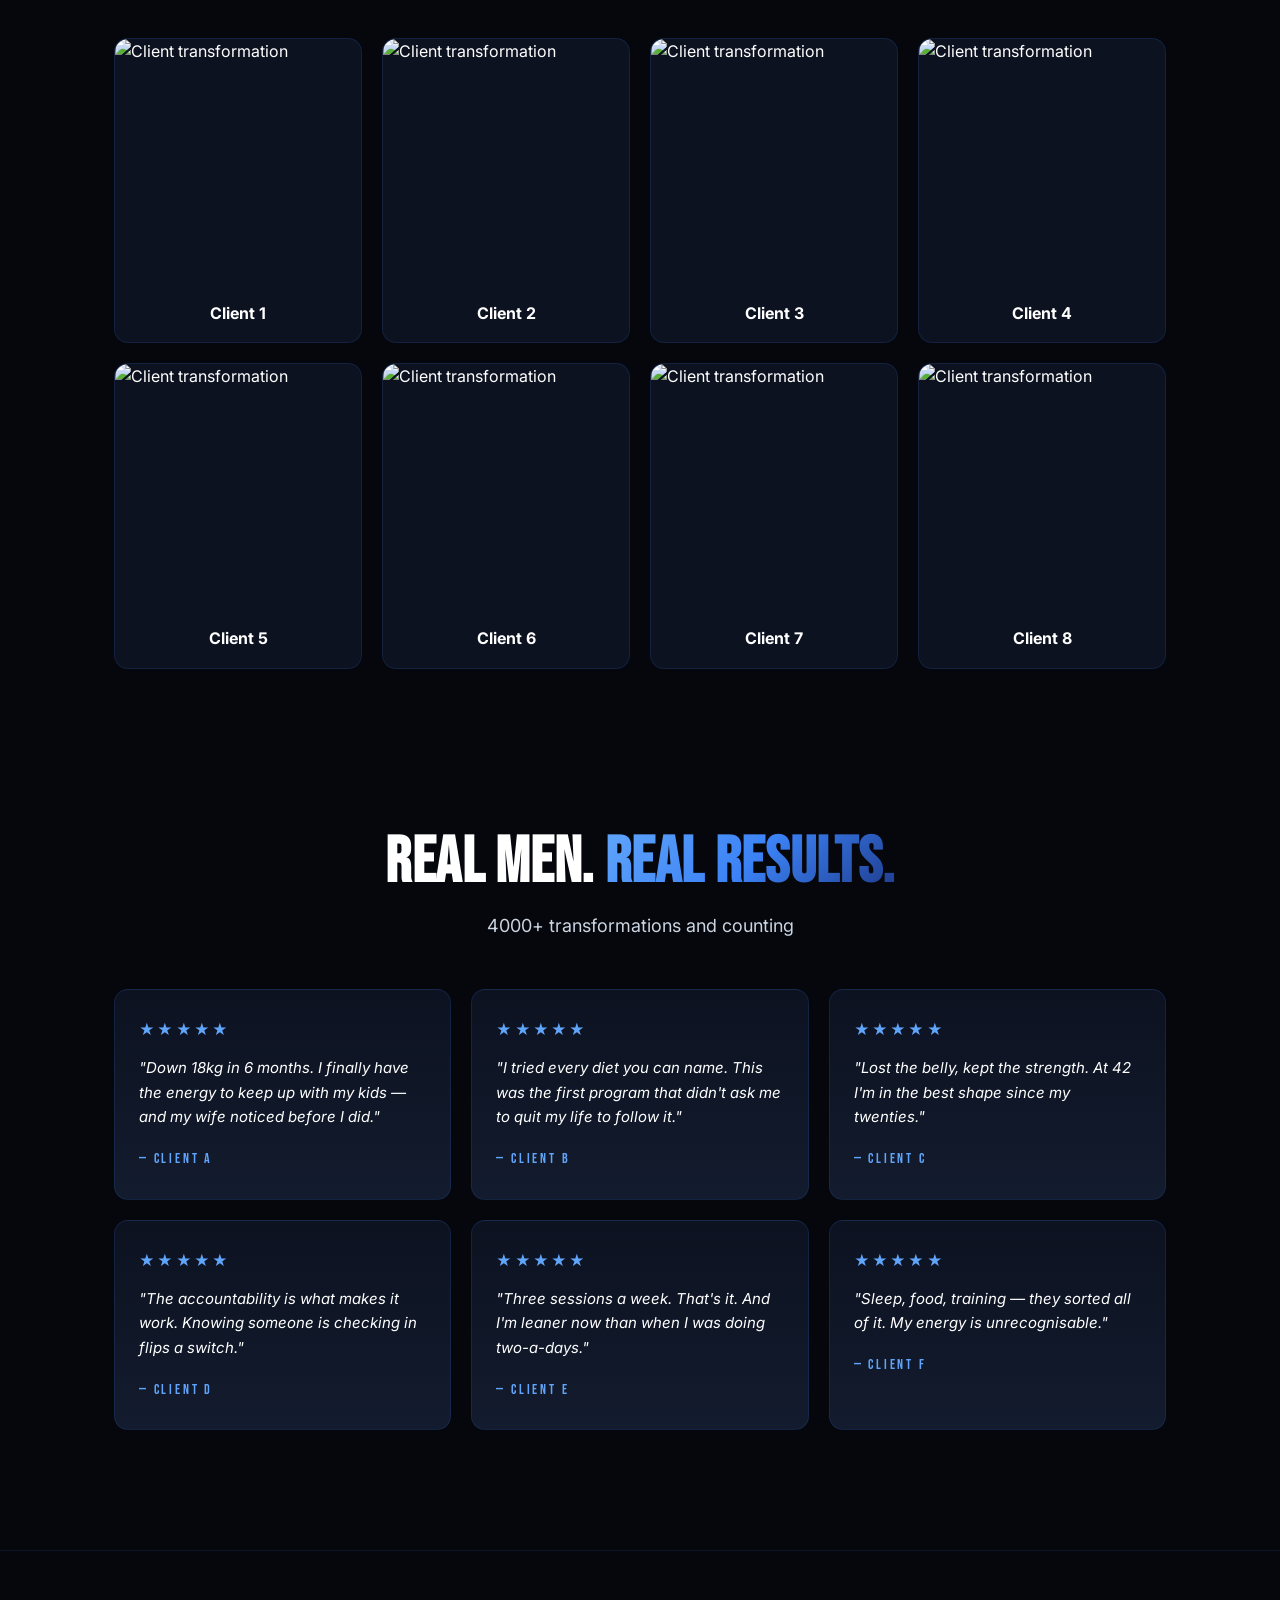
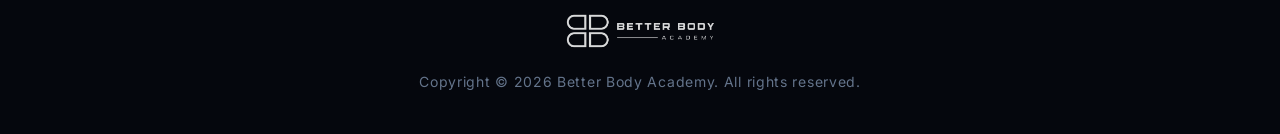
==== commit 2a68b8c2: "Refine landing page: sticky navbar, 4x2 proof grid, 3x2 testimonials, shorter section headlines - Ad" ====
--- a/index.html
+++ b/index.html
@@ -9,6 +9,7 @@
 <link rel="preconnect" href="https://fonts.googleapis.com" />
 <link rel="preconnect" href="https://fonts.gstatic.com" crossorigin />
 <link href="https://fonts.googleapis.com/css2?family=Bebas+Neue&family=Inter:wght@400;500;600;700;800;900&display=swap" rel="stylesheet" />
+<script src="https://cdn.tailwindcss.com"></script>
 <link rel="stylesheet" href="styles.css" />
 </head>
 <body>
@@ -16,24 +17,33 @@
   <!-- BACKGROUND GLOW LAYER -->
   <div class="bg-glow"></div>
 
-  <!-- CORNER LOGOS -->
-  <img src="(BBA) Logo-Horizantal White.png" alt="Better Body Academy" class="corner-wordmark" />
-  <img src="BADGE LOGO (Filled).png" alt="" class="corner-badge" />
+  <!-- NAVBAR -->
+  <header class="navbar">
+    <div class="container nav-inner">
+      <a href="#" class="nav-logo-link">
+        <img src="(BBA) Logo-Horizantal White.png" alt="Better Body Academy" class="nav-logo" />
+      </a>
+      <nav class="nav-links" aria-label="Primary">
+        <a href="#why">Why You're Stuck</a>
+        <a href="#fix">The Fix</a>
+        <a href="#proof">Proof</a>
+        <button class="group inline-flex overflow-hidden transition-all duration-300 hover:scale-[1.02] hover:shadow-[0_0_40px_-10px_rgba(59,130,246,0.5)] focus:outline-none sm:w-auto text-sm font-medium text-white w-full h-[54px] rounded-full pt-4 pr-8 pb-4 pl-8 relative items-center justify-center" style="position: relative; --border-gradient: linear-gradient(135deg, rgba(255, 255, 255, 0.2), rgba(255, 255, 255, 0), rgba(255, 255, 255, 0.2)); --border-radius-before: 9999px">    <style>        @keyframes beam-spin { to { transform: rotate(360deg); } }        @keyframes lines-slide {             0% { background-position: 0 0; }             100% { background-position: 24px 0; }         }    </style>        <!-- Full Border Beam (Clean Blue Line) -->    <div class="absolute inset-0 -z-20 rounded-full overflow-hidden p-[1px]">        <div class="absolute inset-[-100%] bg-[conic-gradient(from_0deg,transparent_0_300deg,#3b82f6_360deg)]" style="animation: beam-spin 3s linear infinite;"></div>        <div class="absolute inset-[1px] rounded-full bg-[#050505]"></div>    </div>    <!-- Inner Background & Effects -->    <div class="overflow-hidden bg-[#0A0A0A] rounded-full absolute top-[2px] right-[2px] bottom-[2px] left-[2px]">        <!-- Gradient Background -->        <div class="bg-gradient-to-b from-blue-900/20 to-transparent absolute top-0 right-0 bottom-0 left-0"></div>                <!-- Vertical Lines Animation (Smaller & Monotone) -->        <div class="opacity-[0.07] mix-blend-plus-lighter absolute top-0 right-0 bottom-0 left-0" style="background-image: repeating-linear-gradient(90deg, #fff, #fff 1px, transparent 1px, transparent 8px);  background-size: 24px 100%;  animation: lines-slide 1.5s linear infinite; position: relative; --border-gradient: linear-gradient(180deg, rgba(255, 255, 255, 0.1), rgba(255, 255, 255, 0))">        </div>                <!-- Blue Glow on Hover -->        <div class="absolute bottom-0 left-1/2 -translate-x-1/2 w-2/3 h-1/2 bg-blue-500/20 blur-2xl rounded-full pointer-events-none transition-colors duration-500 group-hover:bg-blue-500/40"></div>    </div>    <!-- Content -->    <span class="transition-colors group-hover:text-white uppercase font-semibold text-white/90 tracking-tight z-10 relative">Apply Now</span>    <svg xmlns="http://www.w3.org/2000/svg" width="16" height="16" viewBox="0 0 24 24" fill="none" stroke="currentColor" stroke-width="2" stroke-linecap="round" stroke-linejoin="round" class="lucide lucide-arrow-right relative z-10 ml-2 transition-transform duration-300 group-hover:translate-x-1"><path d="M5 12h14" class=""></path><path d="m12 5 7 7-7 7" class=""></path></svg>    <style id="border-gradient-shared-style">  [style*="--border-gradient"]::before {    content: "";    position: absolute;    inset: 0;    padding: 1px;    border-radius: var(--border-radius-before, inherit);    -webkit-mask: linear-gradient(#fff 0 0) content-box,      linear-gradient(#fff 0 0);    -webkit-mask-composite: xor;    mask-composite: exclude;    background: var(--border-gradient);    pointer-events: none;  }</style></button>
+      </nav>
+    </div>
+  </header>
 
   <!-- 1. HERO -->
   <section class="hero">
     <div class="container">
       <p class="eyebrow">For Men Over 35</p>
       <h1 class="hero-headline">
-        The No-Bullsh*t System Busy Men Over 35 Use To
-        <span class="grad">Lose Belly Fat</span>
-        And Get Strong Again
+        <span class="line">The No-Bullsh*t System Busy Men Over 35 Use To</span>
+        <span class="line"><span class="grad">Lose Belly Fat</span> And Get Strong Again</span>
       </h1>
       <p class="hero-sub">
         No extreme diets. No endless cardio. No complicated plans.
         Just a proven system that works for real men with real lives.
       </p>
-      <a href="#cta" class="btn btn-primary">TELL ME MORE</a>
 
       <div class="hero-image">
         <img
@@ -58,11 +68,11 @@
   </section>
 
   <!-- 3. PAIN POINTS -->
-  <section class="pain-points section">
-    <div class="container">
-      <h2 class="section-headline">
-        Why Most Men Over 35 Struggle To
-        <span class="grad">Lose Belly Fat</span>
+  <section class="pain-points section" id="why">
+    <div class="container">
+      <h2 class="section-headline">
+        Why You're
+        <span class="grad">Stuck</span>
       </h2>
       <p class="section-sub">It's not your discipline. It's the strategy you've been following.</p>
 
@@ -82,12 +92,11 @@
   </section>
 
   <!-- 4. THE 4 PILLARS -->
-  <section class="pillars section">
+  <section class="pillars section" id="fix">
     <div class="container">
       <h2 class="section-headline">
         The
-        <span class="grad">4 Pillars</span>
-        Of Losing Fat Over 35
+        <span class="grad">Fix</span>
       </h2>
       <p class="section-sub">Once you fix these 4 things, fat loss becomes dramatically easier.</p>
 
@@ -144,12 +153,10 @@
   </section>
 
   <!-- 5. TRANSFORMATIONS -->
-  <section class="transformations section">
-    <div class="container">
-      <h2 class="section-headline">
-        Watch How These Men
-        <span class="grad">Transformed</span>
-        Their Bodies
+  <section class="transformations section" id="proof">
+    <div class="container">
+      <h2 class="section-headline">
+        <span class="grad">Proof</span>
       </h2>
       <p class="section-sub">4000+ transformations and counting</p>
 
@@ -190,32 +197,6 @@
     </div>
   </section>
 
-  <!-- 6. FOUNDER / CREDIBILITY -->
-  <section class="founder section">
-    <div class="container founder-inner">
-      <div class="founder-image">
-        <img
-          src="https://images.unsplash.com/photo-1568602471122-7832951cc4c5?auto=format&fit=crop&w=800&q=80"
-          alt="Founder portrait"
-          class="founder-photo"
-          loading="lazy"
-        />
-      </div>
-      <div class="founder-copy">
-        <h2 class="section-headline left">
-          Not Another
-          <span class="grad">'Fitness Bro'</span>
-        </h2>
-        <p class="founder-text">
-          I'm not selling you some new trend or quick fix. This is a simple
-          transformation system built for busy men over 35 that don't want to
-          live in gyms and eat only chicken and broccoli.
-        </p>
-        <a href="#cta" class="btn btn-primary">TELL ME MORE</a>
-      </div>
-    </div>
-  </section>
-
   <!-- 7. TESTIMONIALS (QUOTES) -->
   <section class="testimonials section">
     <div class="container">
@@ -256,41 +237,6 @@
           <p class="quote">"Sleep, food, training — they sorted all of it. My energy is unrecognisable."</p>
           <p class="reviewer">— Client F</p>
         </article>
-      </div>
-    </div>
-  </section>
-
-  <!-- 8. PODCAST -->
-  <section class="podcast section" id="cta">
-    <div class="container podcast-inner">
-      <div class="podcast-cover">
-        <img
-          src="https://images.unsplash.com/photo-1590602847861-f357a9332bbc?auto=format&fit=crop&w=800&q=80"
-          alt="Podcast cover"
-          class="podcast-photo"
-          loading="lazy"
-        />
-      </div>
-      <div class="podcast-copy">
-        <p class="eyebrow">Listen Now</p>
-        <h2 class="section-headline left">
-          THE
-          <span class="grad">BETTER BODY ACADEMY</span>
-          PODCAST
-        </h2>
-        <p class="podcast-sub">If you're a 'now or never' guy, then get a head start now.</p>
-        <p class="podcast-text">
-          The Better Body Academy podcast is available on both Spotify and Apple.
-          This will show you why our clients are dominating.
-        </p>
-        <div class="podcast-ctas">
-          <a href="#" class="btn btn-platform" target="_blank" rel="noopener">
-            <span class="platform-icon">♪</span> LISTEN ON SPOTIFY
-          </a>
-          <a href="#" class="btn btn-platform" target="_blank" rel="noopener">
-            <span class="platform-icon">◉</span> LISTEN ON APPLE
-          </a>
-        </div>
       </div>
     </div>
   </section>
--- a/styles.css
+++ b/styles.css
@@ -28,7 +28,7 @@
 
 /* ============ LAYOUT ============ */
 .container { width: 100%; max-width: 1100px; margin: 0 auto; padding: 0 24px; }
-.section { padding: 80px 0; position: relative; }
+.section { padding: 80px 0; position: relative; scroll-margin-top: 80px; }
 
 /* ============ BG GLOW ============ */
 .bg-glow {
@@ -139,44 +139,222 @@
 
 /* ============ HERO ============ */
 .hero {
-  padding: 170px 0 60px;
+  padding: 130px 0 60px;
   text-align: center;
   position: relative;
 }
 @media (max-width: 720px) {
-  .hero { padding: 130px 0 40px; }
-}
-.corner-wordmark {
-  position: absolute;
-  top: 20px;
-  left: 32px;
-  z-index: 40;
-  width: 200px;
-  max-width: 40vw;
-  height: auto;
-  filter: drop-shadow(0 0 20px rgba(59, 130, 246, 0.5));
-}
-.corner-badge {
-  position: absolute;
-  top: 20px;
-  right: 32px;
-  z-index: 40;
-  width: 100px;
-  max-width: 25vw;
-  height: auto;
-  filter: drop-shadow(0 0 16px rgba(59, 130, 246, 0.5));
-}
+  .hero { padding: 90px 0 40px; }
+}
+/* ============ NAVBAR ============ */
+.navbar {
+  position: fixed;
+  top: 0;
+  left: 0;
+  right: 0;
+  z-index: 50;
+  background: transparent;
+  border-bottom: 1px solid transparent;
+  transition: background 0.3s ease, border-color 0.3s ease, backdrop-filter 0.3s ease;
+}
+.navbar.scrolled {
+  background: rgba(5, 7, 13, 0.78);
+  backdrop-filter: blur(16px);
+  -webkit-backdrop-filter: blur(16px);
+  border-bottom-color: rgba(59, 130, 246, 0.18);
+}
+.nav-inner {
+  display: flex;
+  justify-content: space-between;
+  align-items: center;
+  padding: 14px 24px;
+  gap: 24px;
+}
+.nav-logo-link { display: inline-flex; align-items: center; }
+.nav-logo {
+  height: 70px;
+  width: auto;
+  filter: drop-shadow(0 0 14px rgba(59, 130, 246, 0.4));
+  transition: height 0.3s ease;
+}
+.navbar.scrolled .nav-logo { height: 52px; }
+.nav-links {
+  display: flex;
+  gap: 28px;
+  align-items: center;
+}
+.nav-links a {
+  font-family: 'Bebas Neue', sans-serif;
+  font-size: 16px;
+  letter-spacing: 0.18em;
+  color: #cbd5e1;
+  text-transform: uppercase;
+  transition: color 0.2s ease;
+  position: relative;
+  padding: 6px 0;
+}
+.nav-links a::after {
+  content: '';
+  position: absolute;
+  left: 0;
+  bottom: 0;
+  width: 0;
+  height: 2px;
+  background: linear-gradient(90deg, #3b82f6, #60a5fa);
+  transition: width 0.25s ease;
+}
+.nav-links a:hover { color: #ffffff; }
+.nav-links a:not(.nav-cta):hover::after { width: 100%; }
+
+/* ============ APPLY NOW — beam border pill ============ */
+.nav-cta {
+  position: relative;
+  display: inline-flex;
+  align-items: center;
+  justify-content: center;
+  height: 54px;
+  padding: 0 28px;
+  border-radius: 9999px;
+  color: #ffffff;
+  text-decoration: none;
+  cursor: pointer;
+  overflow: hidden;
+  isolation: isolate;
+  white-space: nowrap;
+  font-family: 'Inter', sans-serif;
+  font-size: 14px;
+  font-weight: 600;
+  text-transform: uppercase;
+  letter-spacing: -0.005em;
+  margin-left: 8px;
+  transition: transform 0.3s ease, box-shadow 0.3s ease;
+}
+.nav-cta:hover {
+  transform: scale(1.02);
+  box-shadow: 0 0 40px -10px rgba(59, 130, 246, 0.5);
+}
+
+/* Border beam layer (1px rotating blue arc) */
+.nav-cta .cta-border {
+  position: absolute;
+  inset: 0;
+  z-index: -2;
+  border-radius: 9999px;
+  overflow: hidden;
+  padding: 1px;
+}
+.nav-cta .cta-border-spin {
+  position: absolute;
+  inset: -100%;
+  background: conic-gradient(from 0deg, transparent 0deg 300deg, #3b82f6 360deg);
+  animation: beam-spin 3s linear infinite;
+}
+.nav-cta .cta-border-fill {
+  position: absolute;
+  inset: 1px;
+  border-radius: 9999px;
+  background: #050505;
+}
+
+/* Inner content area (2px inset from outer button) */
+.nav-cta .cta-inner {
+  position: absolute;
+  top: 2px;
+  right: 2px;
+  bottom: 2px;
+  left: 2px;
+  z-index: -1;
+  border-radius: 9999px;
+  background: #0A0A0A;
+  overflow: hidden;
+}
+.nav-cta .cta-grad {
+  position: absolute;
+  inset: 0;
+  background: linear-gradient(to bottom, rgba(30, 58, 138, 0.2), transparent);
+}
+.nav-cta .cta-lines {
+  position: absolute;
+  inset: 0;
+  opacity: 0.07;
+  mix-blend-mode: plus-lighter;
+  background-image: repeating-linear-gradient(90deg, #fff, #fff 1px, transparent 1px, transparent 8px);
+  background-size: 24px 100%;
+  animation: lines-slide 1.5s linear infinite;
+}
+.nav-cta .cta-glow {
+  position: absolute;
+  bottom: 0;
+  left: 50%;
+  transform: translateX(-50%);
+  width: 66%;
+  height: 50%;
+  background: rgba(59, 130, 246, 0.2);
+  filter: blur(24px);
+  border-radius: 9999px;
+  pointer-events: none;
+  transition: background 0.5s ease;
+}
+.nav-cta:hover .cta-glow {
+  background: rgba(59, 130, 246, 0.4);
+}
+
+/* Foreground content */
+.nav-cta .cta-text {
+  position: relative;
+  z-index: 10;
+  color: rgba(255, 255, 255, 0.9);
+  transition: color 0.3s ease;
+}
+.nav-cta:hover .cta-text {
+  color: #ffffff;
+}
+.nav-cta .cta-icon {
+  position: relative;
+  z-index: 10;
+  width: 16px;
+  height: 16px;
+  margin-left: 8px;
+  transition: transform 0.3s ease;
+}
+.nav-cta:hover .cta-icon {
+  transform: translateX(4px);
+}
+.nav-cta::after { display: none; }
+
+@keyframes beam-spin {
+  to { transform: rotate(360deg); }
+}
+@keyframes lines-slide {
+  0% { background-position: 0 0; }
+  100% { background-position: 24px 0; }
+}
+
 @media (max-width: 720px) {
-  .corner-wordmark { top: 14px; left: 18px; width: 130px; }
-  .corner-badge { top: 14px; right: 18px; width: 72px; }
+  .nav-inner { padding: 10px 16px; gap: 12px; }
+  .nav-logo { height: 50px; }
+  .navbar.scrolled .nav-logo { height: 40px; }
+  .nav-links { gap: 14px; }
+  .nav-links a { font-size: 13px; letter-spacing: 0.14em; }
+  .nav-cta { height: 46px; padding: 0 20px; font-size: 13px; margin-left: 4px; }
+  .nav-cta .cta-icon { width: 14px; height: 14px; margin-left: 6px; }
+}
+@media (max-width: 520px) {
+  .nav-logo { height: 42px; }
+  .nav-links a:not(.nav-cta) { display: none; }
+  .nav-cta { height: 44px; padding: 0 18px; }
 }
 .hero-headline {
   font-family: 'Bebas Neue', sans-serif;
-  font-size: clamp(40px, 7vw, 84px);
-  line-height: 1.02;
+  font-size: clamp(18px, 5.2vw, 64px);
+  line-height: 1.06;
   letter-spacing: 0.005em;
   margin-bottom: 24px;
   text-transform: uppercase;
+}
+.hero-headline .line {
+  display: block;
+  white-space: nowrap;
 }
 .hero-sub {
   font-size: clamp(16px, 2vw, 20px);
@@ -348,8 +526,14 @@
 /* ============ TRANSFORMATIONS ============ */
 .transformation-grid {
   display: grid;
-  grid-template-columns: repeat(auto-fit, minmax(220px, 1fr));
+  grid-template-columns: repeat(4, 1fr);
   gap: 20px;
+}
+@media (max-width: 980px) {
+  .transformation-grid { grid-template-columns: repeat(2, 1fr); }
+}
+@media (max-width: 480px) {
+  .transformation-grid { grid-template-columns: 1fr; }
 }
 .transformation-card {
   background: #0c1220;
@@ -407,8 +591,14 @@
 /* ============ TESTIMONIALS ============ */
 .testimonial-grid {
   display: grid;
-  grid-template-columns: repeat(auto-fit, minmax(260px, 1fr));
+  grid-template-columns: repeat(3, 1fr);
   gap: 20px;
+}
+@media (max-width: 880px) {
+  .testimonial-grid { grid-template-columns: repeat(2, 1fr); }
+}
+@media (max-width: 560px) {
+  .testimonial-grid { grid-template-columns: 1fr; }
 }
 .testimonial-card {
   background: linear-gradient(180deg, #0c1220 0%, #131b2e 100%);
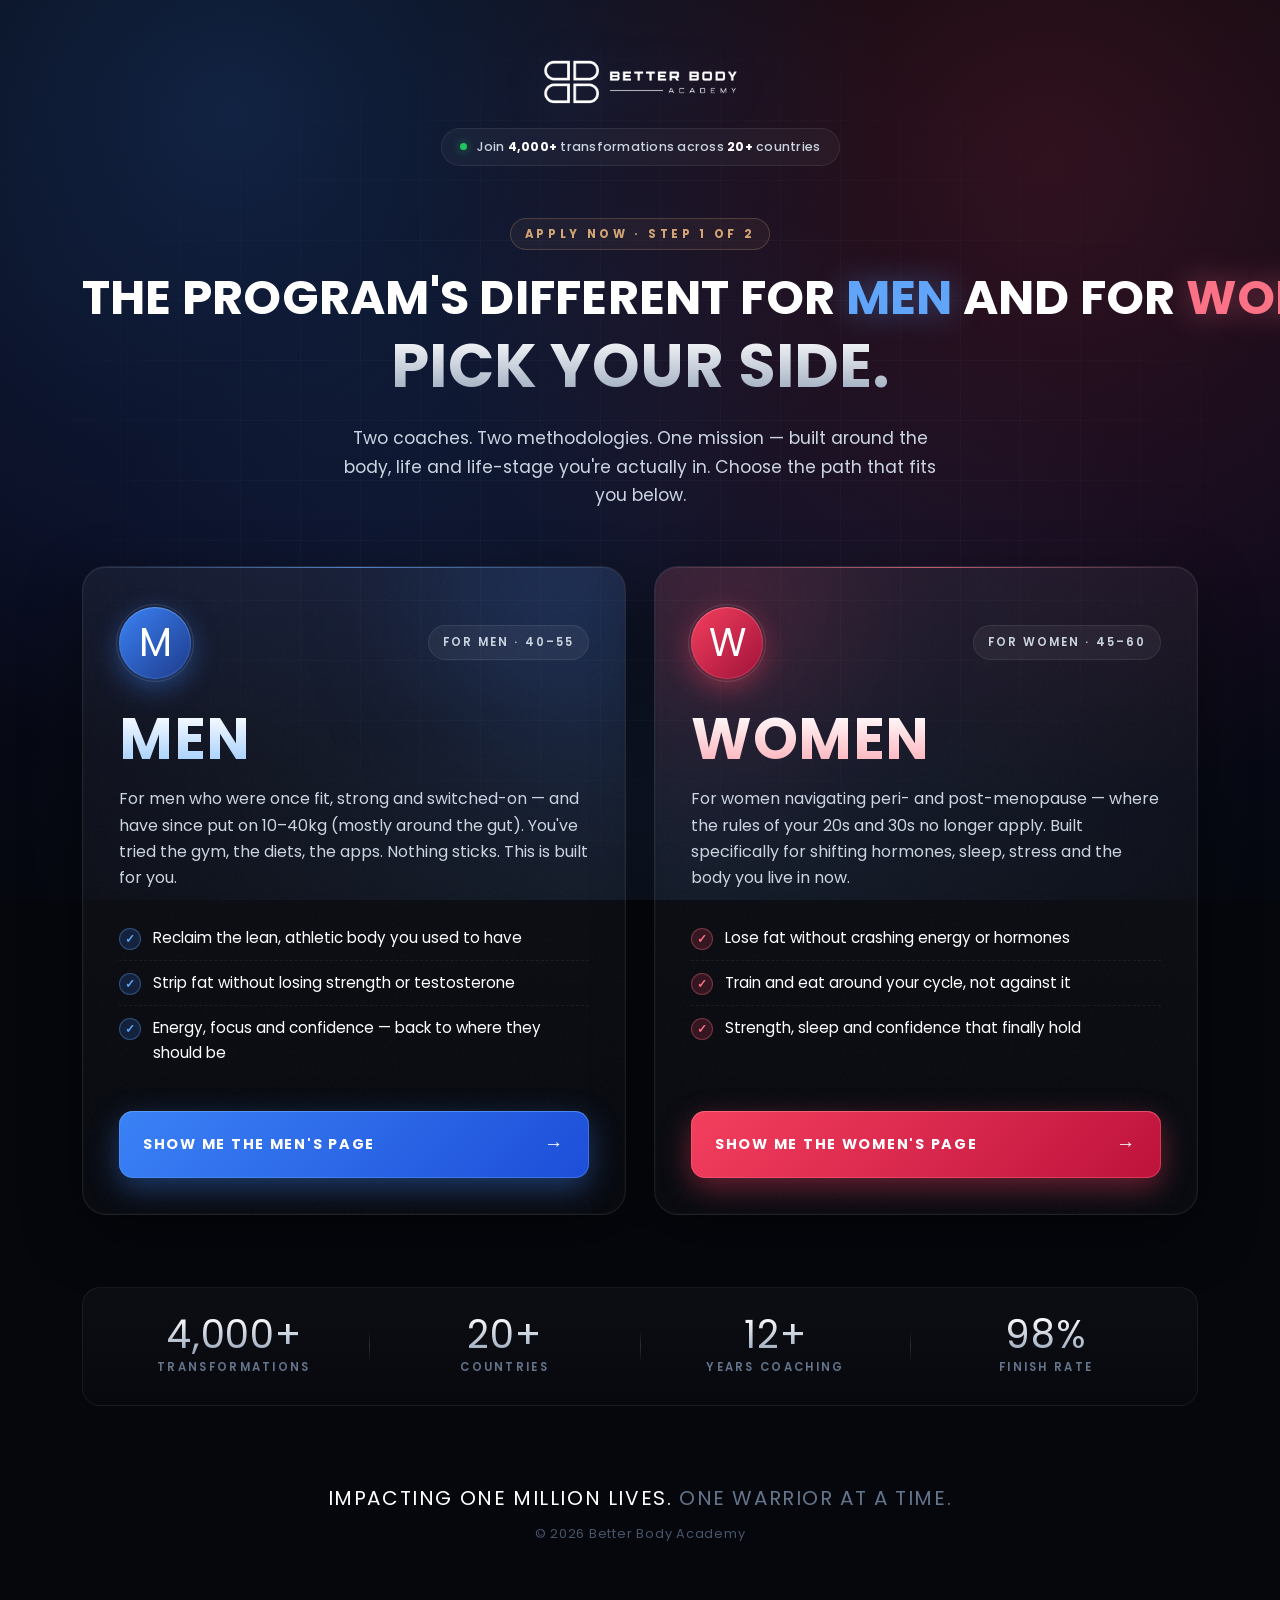
==== commit c236729e: "Add splitter landing page with Men/Women pages Replace single landing with a pick-a-side splitter (i" ====
--- a/index.html
+++ b/index.html
@@ -3,251 +3,145 @@
 <head>
 <meta charset="UTF-8" />
 <meta name="viewport" content="width=device-width, initial-scale=1.0" />
-<title>Better Body Academy — The System Busy Men Over 35 Use To Lose Belly Fat</title>
-<meta name="description" content="The No-Bullsh*t System Busy Men Over 35 Use To Lose Belly Fat And Get Strong Again. No extreme diets. No endless cardio. Just a proven system that works for real men with real lives." />
-<link rel="icon" type="image/png" href="BADGE LOGO (Filled).png" />
+<title>Better Body Academy — Apply</title>
+<meta name="description" content="The program's different for blokes and for women. Pick your side and apply to Better Body Academy." />
 <link rel="preconnect" href="https://fonts.googleapis.com" />
 <link rel="preconnect" href="https://fonts.gstatic.com" crossorigin />
-<link href="https://fonts.googleapis.com/css2?family=Bebas+Neue&family=Inter:wght@400;500;600;700;800;900&display=swap" rel="stylesheet" />
-<script src="https://cdn.tailwindcss.com"></script>
+<link href="https://fonts.googleapis.com/css2?family=Poppins:wght@300;400;500;600;700;800;900&display=swap" rel="stylesheet" />
 <link rel="stylesheet" href="styles.css" />
 </head>
 <body>
 
-  <!-- BACKGROUND GLOW LAYER -->
-  <div class="bg-glow"></div>
+  <main class="page">
+    <div class="bg-glow" aria-hidden="true"></div>
+    <div class="grid-overlay" aria-hidden="true"></div>
 
-  <!-- NAVBAR -->
-  <header class="navbar">
-    <div class="container nav-inner">
-      <a href="#" class="nav-logo-link">
-        <img src="(BBA) Logo-Horizantal White.png" alt="Better Body Academy" class="nav-logo" />
-      </a>
-      <nav class="nav-links" aria-label="Primary">
-        <a href="#why">Why You're Stuck</a>
-        <a href="#fix">The Fix</a>
-        <a href="#proof">Proof</a>
-        <button class="group inline-flex overflow-hidden transition-all duration-300 hover:scale-[1.02] hover:shadow-[0_0_40px_-10px_rgba(59,130,246,0.5)] focus:outline-none sm:w-auto text-sm font-medium text-white w-full h-[54px] rounded-full pt-4 pr-8 pb-4 pl-8 relative items-center justify-center" style="position: relative; --border-gradient: linear-gradient(135deg, rgba(255, 255, 255, 0.2), rgba(255, 255, 255, 0), rgba(255, 255, 255, 0.2)); --border-radius-before: 9999px">    <style>        @keyframes beam-spin { to { transform: rotate(360deg); } }        @keyframes lines-slide {             0% { background-position: 0 0; }             100% { background-position: 24px 0; }         }    </style>        <!-- Full Border Beam (Clean Blue Line) -->    <div class="absolute inset-0 -z-20 rounded-full overflow-hidden p-[1px]">        <div class="absolute inset-[-100%] bg-[conic-gradient(from_0deg,transparent_0_300deg,#3b82f6_360deg)]" style="animation: beam-spin 3s linear infinite;"></div>        <div class="absolute inset-[1px] rounded-full bg-[#050505]"></div>    </div>    <!-- Inner Background & Effects -->    <div class="overflow-hidden bg-[#0A0A0A] rounded-full absolute top-[2px] right-[2px] bottom-[2px] left-[2px]">        <!-- Gradient Background -->        <div class="bg-gradient-to-b from-blue-900/20 to-transparent absolute top-0 right-0 bottom-0 left-0"></div>                <!-- Vertical Lines Animation (Smaller & Monotone) -->        <div class="opacity-[0.07] mix-blend-plus-lighter absolute top-0 right-0 bottom-0 left-0" style="background-image: repeating-linear-gradient(90deg, #fff, #fff 1px, transparent 1px, transparent 8px);  background-size: 24px 100%;  animation: lines-slide 1.5s linear infinite; position: relative; --border-gradient: linear-gradient(180deg, rgba(255, 255, 255, 0.1), rgba(255, 255, 255, 0))">        </div>                <!-- Blue Glow on Hover -->        <div class="absolute bottom-0 left-1/2 -translate-x-1/2 w-2/3 h-1/2 bg-blue-500/20 blur-2xl rounded-full pointer-events-none transition-colors duration-500 group-hover:bg-blue-500/40"></div>    </div>    <!-- Content -->    <span class="transition-colors group-hover:text-white uppercase font-semibold text-white/90 tracking-tight z-10 relative">Apply Now</span>    <svg xmlns="http://www.w3.org/2000/svg" width="16" height="16" viewBox="0 0 24 24" fill="none" stroke="currentColor" stroke-width="2" stroke-linecap="round" stroke-linejoin="round" class="lucide lucide-arrow-right relative z-10 ml-2 transition-transform duration-300 group-hover:translate-x-1"><path d="M5 12h14" class=""></path><path d="m12 5 7 7-7 7" class=""></path></svg>    <style id="border-gradient-shared-style">  [style*="--border-gradient"]::before {    content: "";    position: absolute;    inset: 0;    padding: 1px;    border-radius: var(--border-radius-before, inherit);    -webkit-mask: linear-gradient(#fff 0 0) content-box,      linear-gradient(#fff 0 0);    -webkit-mask-composite: xor;    mask-composite: exclude;    background: var(--border-gradient);    pointer-events: none;  }</style></button>
-      </nav>
+    <div class="container">
+
+      <!-- HEADER -->
+      <header class="page-header">
+        <img src="(BBA) Logo-Horizantal White.png" alt="Better Body Academy" class="logo-horizontal" />
+        <div class="trust-pill">
+          <span class="trust-dot"></span>
+          <span>Join <strong>4,000+</strong> transformations across <strong>20+</strong> countries</span>
+        </div>
+      </header>
+
+      <!-- HERO -->
+      <section class="hero">
+        <p class="eyebrow">Apply Now · Step 1 of 2</p>
+        <h1>
+          <span class="line-1">The program's different for <span class="accent-blue">men</span> and for <span class="accent-rose">women</span>.</span><br />
+          <span class="hero-em">Pick your side.</span>
+        </h1>
+        <p class="sub">
+          Two coaches. Two methodologies. One mission — built around the body, life and life-stage you're actually in.
+          Choose the path that fits you below.
+        </p>
+      </section>
+
+      <!-- CHOICE CARDS -->
+      <section class="choice-grid">
+
+        <!-- MEN'S CARD -->
+        <a href="men.html" class="choice-card choice-card--men" aria-label="Apply for the men's program">
+          <div class="card-glow"></div>
+          <div class="card-noise" aria-hidden="true"></div>
+
+          <div class="card-top">
+            <div class="card-badge card-badge--men">
+              <span>M</span>
+            </div>
+            <div class="card-tag">For Men · 40–55</div>
+          </div>
+
+          <div class="card-body">
+            <h2 class="card-title">Men</h2>
+            <p class="card-copy">
+              For men who were once fit, strong and switched-on — and have since put on 10–40kg
+              (mostly around the gut). You've tried the gym, the diets, the apps. Nothing sticks.
+              This is built for you.
+            </p>
+
+            <ul class="card-list">
+              <li><span class="tick">✓</span> Reclaim the lean, athletic body you used to have</li>
+              <li><span class="tick">✓</span> Strip fat without losing strength or testosterone</li>
+              <li><span class="tick">✓</span> Energy, focus and confidence — back to where they should be</li>
+            </ul>
+          </div>
+
+          <div class="card-cta card-cta--men">
+            <span class="cta-text">Show me the men's page</span>
+            <span class="cta-arrow" aria-hidden="true">→</span>
+          </div>
+        </a>
+
+        <!-- WOMEN'S CARD -->
+        <a href="women.html" class="choice-card choice-card--women" aria-label="Apply for the women's program">
+          <div class="card-glow"></div>
+          <div class="card-noise" aria-hidden="true"></div>
+
+          <div class="card-top">
+            <div class="card-badge card-badge--women">
+              <span>W</span>
+            </div>
+            <div class="card-tag">For Women · 45–60</div>
+          </div>
+
+          <div class="card-body">
+            <h2 class="card-title">Women</h2>
+            <p class="card-copy">
+              For women navigating peri- and post-menopause — where the rules of your 20s and 30s
+              no longer apply. Built specifically for shifting hormones, sleep, stress and
+              the body you live in now.
+            </p>
+
+            <ul class="card-list">
+              <li><span class="tick">✓</span> Lose fat without crashing energy or hormones</li>
+              <li><span class="tick">✓</span> Train and eat around your cycle, not against it</li>
+              <li><span class="tick">✓</span> Strength, sleep and confidence that finally hold</li>
+            </ul>
+          </div>
+
+          <div class="card-cta card-cta--women">
+            <span class="cta-text">Show me the women's page</span>
+            <span class="cta-arrow" aria-hidden="true">→</span>
+          </div>
+        </a>
+
+      </section>
+
+      <!-- TRUST STRIPE -->
+      <section class="trust-stripe">
+        <div class="trust-item">
+          <div class="trust-num">4,000+</div>
+          <div class="trust-label">Transformations</div>
+        </div>
+        <div class="trust-divider"></div>
+        <div class="trust-item">
+          <div class="trust-num">20+</div>
+          <div class="trust-label">Countries</div>
+        </div>
+        <div class="trust-divider"></div>
+        <div class="trust-item">
+          <div class="trust-num">12+</div>
+          <div class="trust-label">Years Coaching</div>
+        </div>
+        <div class="trust-divider"></div>
+        <div class="trust-item">
+          <div class="trust-num">98%</div>
+          <div class="trust-label">Finish Rate</div>
+        </div>
+      </section>
+
+      <!-- FOOTER -->
+      <footer class="page-footer">
+        <p class="footer-mission">Impacting one million lives. <span class="muted">One warrior at a time.</span></p>
+        <p class="footer-copy">© 2026 Better Body Academy</p>
+      </footer>
+
     </div>
-  </header>
-
-  <!-- 1. HERO -->
-  <section class="hero">
-    <div class="container">
-      <p class="eyebrow">For Men Over 35</p>
-      <h1 class="hero-headline">
-        <span class="line">The No-Bullsh*t System Busy Men Over 35 Use To</span>
-        <span class="line"><span class="grad">Lose Belly Fat</span> And Get Strong Again</span>
-      </h1>
-      <p class="hero-sub">
-        No extreme diets. No endless cardio. No complicated plans.
-        Just a proven system that works for real men with real lives.
-      </p>
-
-      <div class="hero-image">
-        <img
-          src="https://images.unsplash.com/photo-1581009146145-b5ef050c2e1e?auto=format&fit=crop&w=1600&q=80"
-          alt="Muscular man training in gym"
-          class="hero-photo"
-          loading="eager"
-        />
-      </div>
-    </div>
-  </section>
-
-  <!-- 2. AS SEEN IN -->
-  <section class="as-seen-in">
-    <div class="container">
-      <p class="section-label">AS SEEN IN...</p>
-      <div class="logo-row">
-        <div class="logo-slot">LOGO 1</div>
-        <div class="logo-slot">LOGO 2</div>
-      </div>
-    </div>
-  </section>
-
-  <!-- 3. PAIN POINTS -->
-  <section class="pain-points section" id="why">
-    <div class="container">
-      <h2 class="section-headline">
-        Why You're
-        <span class="grad">Stuck</span>
-      </h2>
-      <p class="section-sub">It's not your discipline. It's the strategy you've been following.</p>
-
-      <ul class="pain-list">
-        <li><span class="bullet-x">✕</span> Hate what you see in the mirror</li>
-        <li><span class="bullet-x">✕</span> Feel completely drained every day</li>
-        <li><span class="bullet-x">✕</span> Wish you were a better role model</li>
-        <li><span class="bullet-x">✕</span> Stuck in the "skinny-fat" middle ground</li>
-        <li><span class="bullet-x">✕</span> Tried every diet — nothing sticks</li>
-        <li><span class="bullet-x">✕</span> No time or energy after work</li>
-      </ul>
-
-      <div class="cta-center">
-        <a href="#cta" class="btn btn-primary">TELL ME MORE</a>
-      </div>
-    </div>
-  </section>
-
-  <!-- 4. THE 4 PILLARS -->
-  <section class="pillars section" id="fix">
-    <div class="container">
-      <h2 class="section-headline">
-        The
-        <span class="grad">Fix</span>
-      </h2>
-      <p class="section-sub">Once you fix these 4 things, fat loss becomes dramatically easier.</p>
-
-      <div class="pillar-grid">
-        <article class="pillar-card">
-          <div class="pillar-icon">01</div>
-          <h3 class="pillar-title">PILLAR 1</h3>
-          <p class="pillar-name">Nutrition That Fits Real Life</p>
-          <ul class="pillar-list">
-            <li>No restrictive diets</li>
-            <li>Eat out without guilt</li>
-            <li>Built for busy schedules</li>
-          </ul>
-        </article>
-
-        <article class="pillar-card">
-          <div class="pillar-icon">02</div>
-          <h3 class="pillar-title">PILLAR 2</h3>
-          <p class="pillar-name">Smart Strength Training</p>
-          <ul class="pillar-list">
-            <li>3–4 sessions a week max</li>
-            <li>Joint-friendly programming</li>
-            <li>Track progress, not pain</li>
-          </ul>
-        </article>
-
-        <article class="pillar-card">
-          <div class="pillar-icon">03</div>
-          <h3 class="pillar-title">PILLAR 3</h3>
-          <p class="pillar-name">Recovery &amp; Hormones</p>
-          <ul class="pillar-list">
-            <li>Sleep that actually restores</li>
-            <li>Stress-load management</li>
-            <li>Hormone-supportive habits</li>
-          </ul>
-        </article>
-
-        <article class="pillar-card">
-          <div class="pillar-icon">04</div>
-          <h3 class="pillar-title">PILLAR 4</h3>
-          <p class="pillar-name">Accountability That Works</p>
-          <ul class="pillar-list">
-            <li>Weekly check-ins</li>
-            <li>Coach-led course corrections</li>
-            <li>A team in your corner</li>
-          </ul>
-        </article>
-      </div>
-
-      <div class="cta-center">
-        <a href="#cta" class="btn btn-primary">TELL ME MORE</a>
-      </div>
-    </div>
-  </section>
-
-  <!-- 5. TRANSFORMATIONS -->
-  <section class="transformations section" id="proof">
-    <div class="container">
-      <h2 class="section-headline">
-        <span class="grad">Proof</span>
-      </h2>
-      <p class="section-sub">4000+ transformations and counting</p>
-
-      <div class="transformation-grid">
-        <div class="transformation-card">
-          <img src="https://images.unsplash.com/photo-1571019613454-1cb2f99b2d8b?auto=format&fit=crop&w=600&q=80" alt="Client transformation" class="ba-photo" loading="lazy" />
-          <p class="transformation-name">Client 1</p>
-        </div>
-        <div class="transformation-card">
-          <img src="https://images.unsplash.com/photo-1534438327276-14e5300c3a48?auto=format&fit=crop&w=600&q=80" alt="Client transformation" class="ba-photo" loading="lazy" />
-          <p class="transformation-name">Client 2</p>
-        </div>
-        <div class="transformation-card">
-          <img src="https://images.unsplash.com/photo-1583454110551-21f2fa2afe61?auto=format&fit=crop&w=600&q=80" alt="Client transformation" class="ba-photo" loading="lazy" />
-          <p class="transformation-name">Client 3</p>
-        </div>
-        <div class="transformation-card">
-          <img src="https://images.unsplash.com/photo-1532029837206-abbe2b7620e3?auto=format&fit=crop&w=600&q=80" alt="Client transformation" class="ba-photo" loading="lazy" />
-          <p class="transformation-name">Client 4</p>
-        </div>
-        <div class="transformation-card">
-          <img src="https://images.unsplash.com/photo-1517836357463-d25dfeac3438?auto=format&fit=crop&w=600&q=80" alt="Client transformation" class="ba-photo" loading="lazy" />
-          <p class="transformation-name">Client 5</p>
-        </div>
-        <div class="transformation-card">
-          <img src="https://images.unsplash.com/photo-1605296867304-46d5465a13f1?auto=format&fit=crop&w=600&q=80" alt="Client transformation" class="ba-photo" loading="lazy" />
-          <p class="transformation-name">Client 6</p>
-        </div>
-        <div class="transformation-card">
-          <img src="https://images.unsplash.com/photo-1583500178690-f7fd39501fd6?auto=format&fit=crop&w=600&q=80" alt="Client transformation" class="ba-photo" loading="lazy" />
-          <p class="transformation-name">Client 7</p>
-        </div>
-        <div class="transformation-card">
-          <img src="https://images.unsplash.com/photo-1601422407692-ec4eeec1d9b3?auto=format&fit=crop&w=600&q=80" alt="Client transformation" class="ba-photo" loading="lazy" />
-          <p class="transformation-name">Client 8</p>
-        </div>
-      </div>
-    </div>
-  </section>
-
-  <!-- 7. TESTIMONIALS (QUOTES) -->
-  <section class="testimonials section">
-    <div class="container">
-      <h2 class="section-headline">
-        Real Men.
-        <span class="grad">Real Results.</span>
-      </h2>
-      <p class="section-sub">4000+ transformations and counting</p>
-
-      <div class="testimonial-grid">
-        <article class="testimonial-card">
-          <div class="stars">★★★★★</div>
-          <p class="quote">"Down 18kg in 6 months. I finally have the energy to keep up with my kids — and my wife noticed before I did."</p>
-          <p class="reviewer">— Client A</p>
-        </article>
-        <article class="testimonial-card">
-          <div class="stars">★★★★★</div>
-          <p class="quote">"I tried every diet you can name. This was the first program that didn't ask me to quit my life to follow it."</p>
-          <p class="reviewer">— Client B</p>
-        </article>
-        <article class="testimonial-card">
-          <div class="stars">★★★★★</div>
-          <p class="quote">"Lost the belly, kept the strength. At 42 I'm in the best shape since my twenties."</p>
-          <p class="reviewer">— Client C</p>
-        </article>
-        <article class="testimonial-card">
-          <div class="stars">★★★★★</div>
-          <p class="quote">"The accountability is what makes it work. Knowing someone is checking in flips a switch."</p>
-          <p class="reviewer">— Client D</p>
-        </article>
-        <article class="testimonial-card">
-          <div class="stars">★★★★★</div>
-          <p class="quote">"Three sessions a week. That's it. And I'm leaner now than when I was doing two-a-days."</p>
-          <p class="reviewer">— Client E</p>
-        </article>
-        <article class="testimonial-card">
-          <div class="stars">★★★★★</div>
-          <p class="quote">"Sleep, food, training — they sorted all of it. My energy is unrecognisable."</p>
-          <p class="reviewer">— Client F</p>
-        </article>
-      </div>
-    </div>
-  </section>
-
-  <!-- FOOTER -->
-  <footer class="page-footer">
-    <div class="container footer-inner">
-      <img src="(BBA) Logo-Horizantal White.png" alt="Better Body Academy" class="footer-logo" />
-      <p class="copyright">Copyright © 2026 Better Body Academy. All rights reserved.</p>
-    </div>
-  </footer>
+  </main>
 
   <script src="script.js"></script>
 </body>
--- a/styles.css
+++ b/styles.css
@@ -1,716 +1,577 @@
-/* ===================================================================
-   BBA Landing Page — Blue · Black · White
-   Cloned from: bba.betterbodyacademy.com/men---thank-you-page-...
-
-   COLOR SYSTEM
-   Black:  #05070d (base)  · #0c1220 (panel)  · #131b2e (raised card)
-   Blue:   #3b82f6 (primary) · #60a5fa (light) · #1e3a8a (deep)
-   White:  #ffffff · #cbd5e1 (muted) · #64748b (subtle)
-=================================================================== */
-
+﻿/* ============================================================
+   BETTER BODY ACADEMY â€” APPLY LANDING
+   Premium dark theme Â· gender-split choice page
+   ============================================================ */
+
+/* ---------- RESET & BASE ---------- */
 *, *::before, *::after { box-sizing: border-box; margin: 0; padding: 0; }
 html { scroll-behavior: smooth; }
 html, body { overflow-x: hidden; }
+
+:root {
+  --bg-deep:   #05070d;
+  --bg-panel:  #0c1220;
+  --bg-raised: #131b2e;
+
+  --ink:       #ffffff;
+  --ink-muted: #cbd5e1;
+  --ink-subtle:#64748b;
+  --ink-faint: #475569;
+
+  --blue:      #3b82f6;
+  --blue-lt:   #60a5fa;
+  --blue-deep: #1e3a8a;
+
+  --rose:      #f43f5e;
+  --rose-lt:   #fb7185;
+  --rose-deep: #9f1239;
+
+  --gold:      #d4a574;
+}
+
 body {
-  font-family: 'Inter', -apple-system, BlinkMacSystemFont, sans-serif;
-  background: #05070d;
-  color: #ffffff;
+  font-family: 'Poppins', -apple-system, BlinkMacSystemFont, sans-serif;
+  background: var(--bg-deep);
+  color: var(--ink);
   line-height: 1.6;
   -webkit-font-smoothing: antialiased;
   -webkit-text-size-adjust: 100%;
+  min-height: 100vh;
 }
 img { max-width: 100%; display: block; }
 a { color: inherit; text-decoration: none; }
-ul { list-style: none; }
-button { font-family: inherit; cursor: pointer; }
-
-::selection { background: #3b82f6; color: #ffffff; }
-
-/* ============ LAYOUT ============ */
-.container { width: 100%; max-width: 1100px; margin: 0 auto; padding: 0 24px; }
-.section { padding: 80px 0; position: relative; scroll-margin-top: 80px; }
-
-/* ============ BG GLOW ============ */
+
+.container { width: 100%; max-width: 1180px; margin: 0 auto; padding: 0 32px; }
+
+/* ---------- BACKGROUND ATMOSPHERE ---------- */
+.page {
+  position: relative;
+  min-height: 100vh;
+  padding: 48px 0 64px;
+  overflow: hidden;
+}
 .bg-glow {
   position: fixed;
   inset: 0;
   background:
-    radial-gradient(circle at 15% 10%, rgba(59,130,246,0.20), transparent 55%),
-    radial-gradient(circle at 85% 90%, rgba(30,58,138,0.25), transparent 55%),
-    radial-gradient(circle at 50% 50%, rgba(96,165,250,0.05), transparent 70%),
-    linear-gradient(180deg, #05070d 0%, #0a1020 100%);
+    radial-gradient(circle at 18% 12%, rgba(59,130,246,0.22), transparent 50%),
+    radial-gradient(circle at 82% 18%, rgba(244,63,94,0.18), transparent 50%),
+    radial-gradient(circle at 50% 90%, rgba(96,165,250,0.10), transparent 60%),
+    linear-gradient(180deg, #05070d 0%, #08091a 60%, #060810 100%);
+  z-index: -2;
+}
+.grid-overlay {
+  position: fixed;
+  inset: 0;
+  background-image:
+    linear-gradient(rgba(255,255,255,0.025) 1px, transparent 1px),
+    linear-gradient(90deg, rgba(255,255,255,0.025) 1px, transparent 1px);
+  background-size: 60px 60px;
+  mask-image: radial-gradient(ellipse at center, black 40%, transparent 80%);
+  -webkit-mask-image: radial-gradient(ellipse at center, black 40%, transparent 80%);
   z-index: -1;
-}
-
-/* ============ SHARED TYPOGRAPHY ============ */
+  pointer-events: none;
+}
+
+/* ---------- HEADER ---------- */
+.page-header {
+  display: flex;
+  flex-direction: column;
+  align-items: center;
+  gap: 20px;
+  padding: 8px 0 40px;
+}
+.logo-horizontal {
+  height: 52px;
+  width: auto;
+  filter: drop-shadow(0 8px 24px rgba(96,165,250,0.18));
+}
+.trust-pill {
+  display: inline-flex;
+  align-items: center;
+  gap: 10px;
+  padding: 8px 18px;
+  background: rgba(255,255,255,0.04);
+  border: 1px solid rgba(255,255,255,0.08);
+  border-radius: 999px;
+  font-size: 0.78rem;
+  font-weight: 500;
+  color: var(--ink-muted);
+  letter-spacing: 0.02em;
+  backdrop-filter: blur(8px);
+  -webkit-backdrop-filter: blur(8px);
+}
+.trust-pill strong { color: var(--ink); font-weight: 700; }
+.trust-dot {
+  width: 7px; height: 7px;
+  border-radius: 50%;
+  background: #22c55e;
+  box-shadow: 0 0 10px rgba(34,197,94,0.7);
+  animation: pulse 2.4s ease-in-out infinite;
+}
+@keyframes pulse {
+  0%, 100% { opacity: 1; transform: scale(1); }
+  50%      { opacity: 0.55; transform: scale(0.85); }
+}
+
+/* ---------- HERO ---------- */
+.hero {
+  text-align: center;
+  max-width: 1180px;
+  margin: 0 auto;
+  padding: 12px 0 56px;
+  animation: fadeUp 0.7s ease-out both;
+}
 .eyebrow {
-  font-family: 'Bebas Neue', sans-serif;
-  font-size: 14px;
-  letter-spacing: 0.25em;
-  color: #60a5fa;
-  text-transform: uppercase;
-  margin-bottom: 16px;
-}
-.section-label {
-  text-align: center;
-  font-family: 'Bebas Neue', sans-serif;
-  font-size: 18px;
-  letter-spacing: 0.3em;
-  color: #cbd5e1;
-  margin-bottom: 32px;
-}
-.section-headline {
-  font-family: 'Bebas Neue', sans-serif;
-  font-size: clamp(36px, 6vw, 64px);
-  line-height: 1.05;
-  letter-spacing: 0.01em;
-  text-align: center;
-  margin-bottom: 16px;
-  text-transform: uppercase;
-}
-.section-headline.left { text-align: left; }
-.section-sub {
-  text-align: center;
-  font-size: clamp(16px, 1.8vw, 18px);
-  color: #cbd5e1;
-  margin-bottom: 48px;
-  max-width: 680px;
-  margin-left: auto;
-  margin-right: auto;
-}
-.grad {
-  background: linear-gradient(135deg, #60a5fa 0%, #3b82f6 50%, #1e3a8a 100%);
+  display: inline-block;
+  font-size: 0.72rem;
+  font-weight: 700;
+  letter-spacing: 0.32em;
+  text-transform: uppercase;
+  color: var(--gold);
+  margin-bottom: 22px;
+  padding: 6px 14px;
+  border: 1px solid rgba(212,165,116,0.25);
+  border-radius: 999px;
+  background: rgba(212,165,116,0.06);
+}
+.hero h1 {
+  font-family: 'Poppins', sans-serif;
+  font-size: clamp(1.9rem, 4vw, 3rem);
+  letter-spacing: 0.005em;
+  text-transform: uppercase;
+  line-height: 1.1;
+  margin-bottom: 24px;
+  color: #fff;
+}
+.hero h1 .line-1 {
+  display: inline-block;
+  white-space: nowrap;
+}
+@media (max-width: 760px) {
+  .hero h1 .line-1 { white-space: normal; }
+}
+.hero h1 .hero-em {
+  display: inline-block;
+  font-size: clamp(2.2rem, 5vw, 3.8rem);
+  margin-top: 8px;
+}
+.hero h1 .hero-em {
+  background: linear-gradient(180deg, #ffffff 0%, #94a3b8 100%);
   -webkit-background-clip: text;
   background-clip: text;
-  color: transparent;
-  display: inline-block;
-}
-
-/* ============ BUTTONS ============ */
-.btn {
+  -webkit-text-fill-color: transparent;
+}
+.accent-blue {
+  color: var(--blue-lt);
+  text-shadow: 0 0 32px rgba(96,165,250,0.45);
+}
+.accent-rose {
+  color: var(--rose-lt);
+  text-shadow: 0 0 32px rgba(251,113,133,0.45);
+}
+.sub {
+  color: var(--ink-muted);
+  font-size: 1.08rem;
+  max-width: 620px;
+  margin: 0 auto;
+  line-height: 1.65;
+}
+
+/* ---------- CHOICE GRID ---------- */
+.choice-grid {
+  display: grid;
+  grid-template-columns: 1fr 1fr;
+  gap: 28px;
+  margin: 0 auto 72px;
+  animation: fadeUp 0.9s 0.15s ease-out both;
+}
+
+.choice-card {
+  position: relative;
+  display: flex;
+  flex-direction: column;
+  padding: 40px 36px 36px;
+  border-radius: 24px;
+  background: linear-gradient(180deg, rgba(255,255,255,0.04) 0%, rgba(255,255,255,0.01) 100%);
+  border: 1px solid rgba(255,255,255,0.08);
+  overflow: hidden;
+  isolation: isolate;
+  cursor: pointer;
+  transition: transform .35s cubic-bezier(.2,.8,.2,1),
+              border-color .3s ease,
+              box-shadow .35s ease;
+  box-shadow:
+    0 20px 60px rgba(0,0,0,0.45),
+    0 0 0 1px rgba(255,255,255,0.02) inset,
+    0 1px 0 rgba(255,255,255,0.04) inset;
+}
+.choice-card::before {
+  content: '';
+  position: absolute;
+  top: 0; left: 0; right: 0;
+  height: 1px;
+  z-index: 2;
+}
+.choice-card--men::before {
+  background: linear-gradient(90deg, transparent, rgba(96,165,250,0.7), transparent);
+}
+.choice-card--women::before {
+  background: linear-gradient(90deg, transparent, rgba(251,113,133,0.7), transparent);
+}
+
+/* card glow blob */
+.card-glow {
+  position: absolute;
+  width: 320px;
+  height: 320px;
+  border-radius: 50%;
+  filter: blur(80px);
+  opacity: 0.35;
+  z-index: -1;
+  transition: opacity .4s ease, transform .6s ease;
+}
+.choice-card--men .card-glow {
+  background: radial-gradient(circle, var(--blue) 0%, transparent 70%);
+  top: -120px;
+  right: -100px;
+}
+.choice-card--women .card-glow {
+  background: radial-gradient(circle, var(--rose) 0%, transparent 70%);
+  top: -120px;
+  left: -100px;
+}
+
+.card-noise {
+  position: absolute;
+  inset: 0;
+  z-index: -1;
+  opacity: 0.4;
+  background-image: url("data:image/svg+xml;utf8,<svg viewBox='0 0 200 200' xmlns='http://www.w3.org/2000/svg'><filter id='n'><feTurbulence type='fractalNoise' baseFrequency='0.85' numOctaves='2' stitchTiles='stitch'/><feColorMatrix values='0 0 0 0 1 0 0 0 0 1 0 0 0 0 1 0 0 0 0.04 0'/></filter><rect width='100%25' height='100%25' filter='url(%23n)'/></svg>");
+  mix-blend-mode: overlay;
+}
+
+/* card hover */
+.choice-card:hover {
+  transform: translateY(-6px);
+  border-color: rgba(255,255,255,0.16);
+  box-shadow:
+    0 30px 80px rgba(0,0,0,0.6),
+    0 0 0 1px rgba(255,255,255,0.04) inset;
+}
+.choice-card--men:hover {
+  box-shadow:
+    0 30px 80px rgba(0,0,0,0.6),
+    0 0 0 1px rgba(96,165,250,0.25) inset,
+    0 0 50px rgba(59,130,246,0.18);
+}
+.choice-card--women:hover {
+  box-shadow:
+    0 30px 80px rgba(0,0,0,0.6),
+    0 0 0 1px rgba(251,113,133,0.25) inset,
+    0 0 50px rgba(244,63,94,0.18);
+}
+.choice-card:hover .card-glow { opacity: 0.55; transform: scale(1.1); }
+
+/* card top row */
+.card-top {
+  display: flex;
+  align-items: center;
+  justify-content: space-between;
+  margin-bottom: 32px;
+}
+.card-badge {
+  width: 72px;
+  height: 72px;
+  border-radius: 50%;
+  display: flex;
+  align-items: center;
+  justify-content: center;
+  font-family: 'Poppins', sans-serif;
+  font-size: 2.4rem;
+  font-weight: 400;
+  letter-spacing: 0;
+  color: #fff;
+  position: relative;
+  flex-shrink: 0;
+}
+.card-badge::after {
+  content: '';
+  position: absolute;
+  inset: -3px;
+  border-radius: 50%;
+  border: 1px solid rgba(255,255,255,0.12);
+}
+.card-badge--men {
+  background: linear-gradient(135deg, #3b82f6 0%, #1e3a8a 100%);
+  box-shadow:
+    0 8px 28px rgba(59,130,246,0.45),
+    0 0 0 1px rgba(96,165,250,0.3) inset,
+    0 1px 0 rgba(255,255,255,0.2) inset;
+}
+.card-badge--women {
+  background: linear-gradient(135deg, #f43f5e 0%, #9f1239 100%);
+  box-shadow:
+    0 8px 28px rgba(244,63,94,0.45),
+    0 0 0 1px rgba(251,113,133,0.3) inset,
+    0 1px 0 rgba(255,255,255,0.2) inset;
+}
+.card-tag {
+  font-size: 0.72rem;
+  font-weight: 600;
+  letter-spacing: 0.18em;
+  text-transform: uppercase;
+  color: var(--ink-muted);
+  padding: 7px 14px;
+  border-radius: 999px;
+  background: rgba(255,255,255,0.05);
+  border: 1px solid rgba(255,255,255,0.08);
+}
+
+/* card body */
+.card-eyebrow {
+  font-size: 0.78rem;
+  font-weight: 600;
+  letter-spacing: 0.14em;
+  text-transform: uppercase;
+  color: var(--gold);
+  margin-bottom: 12px;
+}
+.card-title {
+  font-family: 'Poppins', sans-serif;
+  font-size: clamp(2.8rem, 4.5vw, 3.6rem);
+  letter-spacing: 0.01em;
+  text-transform: uppercase;
+  line-height: 1;
+  margin-bottom: 18px;
+  color: #fff;
+}
+.choice-card--men .card-title {
+  background: linear-gradient(180deg, #ffffff 0%, #93c5fd 110%);
+  -webkit-background-clip: text;
+  background-clip: text;
+  -webkit-text-fill-color: transparent;
+}
+.choice-card--women .card-title {
+  background: linear-gradient(180deg, #ffffff 0%, #fda4af 110%);
+  -webkit-background-clip: text;
+  background-clip: text;
+  -webkit-text-fill-color: transparent;
+}
+.card-copy {
+  color: var(--ink-muted);
+  font-size: 1rem;
+  line-height: 1.65;
+  margin-bottom: 24px;
+}
+.card-list {
+  list-style: none;
+  margin-bottom: 36px;
+}
+.card-list li {
+  display: flex;
+  align-items: flex-start;
+  gap: 12px;
+  padding: 10px 0;
+  font-size: 0.95rem;
+  color: var(--ink);
+  border-bottom: 1px dashed rgba(255,255,255,0.06);
+}
+.card-list li:last-child { border-bottom: none; }
+.tick {
   display: inline-flex;
   align-items: center;
   justify-content: center;
-  gap: 10px;
-  font-family: 'Bebas Neue', sans-serif;
-  font-size: 18px;
-  letter-spacing: 0.15em;
-  padding: 18px 40px;
-  border-radius: 10px;
-  transition: all 0.25s ease;
-  border: none;
-  cursor: pointer;
-  text-transform: uppercase;
-}
-.btn-primary {
-  background: linear-gradient(135deg, #3b82f6 0%, #1e3a8a 100%);
-  color: #ffffff;
-  box-shadow: 0 8px 32px rgba(59, 130, 246, 0.35);
-}
-.btn-primary:hover {
-  transform: translateY(-2px);
-  box-shadow: 0 12px 44px rgba(59, 130, 246, 0.55);
-  filter: brightness(1.1);
-}
-.btn-platform {
-  background: #0c1220;
-  color: #ffffff;
-  border: 1px solid rgba(59, 130, 246, 0.4);
-  font-size: 16px;
-  padding: 16px 28px;
-}
-.btn-platform:hover {
-  background: #131b2e;
-  border-color: #3b82f6;
-  transform: translateY(-2px);
-}
-.platform-icon {
-  display: inline-block;
   width: 22px;
   height: 22px;
   border-radius: 50%;
-  background: #3b82f6;
-  color: #ffffff;
-  font-size: 14px;
-  line-height: 22px;
-  text-align: center;
-}
-.cta-center { text-align: center; margin-top: 48px; }
-
-/* ============ HERO ============ */
-.hero {
-  padding: 130px 0 60px;
-  text-align: center;
+  font-size: 0.72rem;
+  font-weight: 700;
+  flex-shrink: 0;
+  margin-top: 2px;
+}
+.choice-card--men .tick {
+  background: rgba(59,130,246,0.18);
+  color: var(--blue-lt);
+  border: 1px solid rgba(96,165,250,0.35);
+}
+.choice-card--women .tick {
+  background: rgba(244,63,94,0.18);
+  color: var(--rose-lt);
+  border: 1px solid rgba(251,113,133,0.35);
+}
+
+/* CTA at bottom of card */
+.card-cta {
+  margin-top: auto;
+  display: flex;
+  align-items: center;
+  justify-content: space-between;
+  gap: 16px;
+  padding: 18px 24px;
+  border-radius: 14px;
+  font-weight: 700;
+  font-size: 0.9rem;
+  letter-spacing: 0.12em;
+  text-transform: uppercase;
+  color: #fff;
   position: relative;
-}
-@media (max-width: 720px) {
-  .hero { padding: 90px 0 40px; }
-}
-/* ============ NAVBAR ============ */
-.navbar {
-  position: fixed;
-  top: 0;
-  left: 0;
-  right: 0;
-  z-index: 50;
-  background: transparent;
-  border-bottom: 1px solid transparent;
-  transition: background 0.3s ease, border-color 0.3s ease, backdrop-filter 0.3s ease;
-}
-.navbar.scrolled {
-  background: rgba(5, 7, 13, 0.78);
-  backdrop-filter: blur(16px);
-  -webkit-backdrop-filter: blur(16px);
-  border-bottom-color: rgba(59, 130, 246, 0.18);
-}
-.nav-inner {
-  display: flex;
-  justify-content: space-between;
-  align-items: center;
-  padding: 14px 24px;
-  gap: 24px;
-}
-.nav-logo-link { display: inline-flex; align-items: center; }
-.nav-logo {
-  height: 70px;
-  width: auto;
-  filter: drop-shadow(0 0 14px rgba(59, 130, 246, 0.4));
-  transition: height 0.3s ease;
-}
-.navbar.scrolled .nav-logo { height: 52px; }
-.nav-links {
-  display: flex;
-  gap: 28px;
-  align-items: center;
-}
-.nav-links a {
-  font-family: 'Bebas Neue', sans-serif;
-  font-size: 16px;
-  letter-spacing: 0.18em;
-  color: #cbd5e1;
-  text-transform: uppercase;
-  transition: color 0.2s ease;
-  position: relative;
-  padding: 6px 0;
-}
-.nav-links a::after {
+  overflow: hidden;
+  transition: transform .25s ease, box-shadow .3s ease;
+}
+.card-cta--men {
+  background: linear-gradient(135deg, #3b82f6 0%, #1d4ed8 100%);
+  box-shadow:
+    0 10px 30px rgba(59,130,246,0.4),
+    0 0 0 1px rgba(96,165,250,0.4) inset,
+    0 1px 0 rgba(255,255,255,0.15) inset;
+}
+.card-cta--women {
+  background: linear-gradient(135deg, #f43f5e 0%, #be123c 100%);
+  box-shadow:
+    0 10px 30px rgba(244,63,94,0.4),
+    0 0 0 1px rgba(251,113,133,0.4) inset,
+    0 1px 0 rgba(255,255,255,0.15) inset;
+}
+.card-cta::after {
   content: '';
   position: absolute;
-  left: 0;
-  bottom: 0;
-  width: 0;
-  height: 2px;
-  background: linear-gradient(90deg, #3b82f6, #60a5fa);
-  transition: width 0.25s ease;
-}
-.nav-links a:hover { color: #ffffff; }
-.nav-links a:not(.nav-cta):hover::after { width: 100%; }
-
-/* ============ APPLY NOW — beam border pill ============ */
-.nav-cta {
-  position: relative;
-  display: inline-flex;
-  align-items: center;
-  justify-content: center;
-  height: 54px;
-  padding: 0 28px;
-  border-radius: 9999px;
-  color: #ffffff;
-  text-decoration: none;
-  cursor: pointer;
-  overflow: hidden;
-  isolation: isolate;
-  white-space: nowrap;
-  font-family: 'Inter', sans-serif;
-  font-size: 14px;
+  top: 0;
+  left: -100%;
+  width: 60%;
+  height: 100%;
+  background: linear-gradient(90deg, transparent, rgba(255,255,255,0.25), transparent);
+  transition: left .7s ease;
+}
+.choice-card:hover .card-cta::after { left: 130%; }
+.choice-card:hover .card-cta--men {
+  box-shadow:
+    0 14px 40px rgba(59,130,246,0.55),
+    0 0 0 1px rgba(147,197,253,0.55) inset;
+}
+.choice-card:hover .card-cta--women {
+  box-shadow:
+    0 14px 40px rgba(244,63,94,0.55),
+    0 0 0 1px rgba(253,164,175,0.55) inset;
+}
+.cta-arrow {
+  display: inline-block;
+  font-size: 1.2rem;
+  transition: transform .3s ease;
+}
+.choice-card:hover .cta-arrow { transform: translateX(6px); }
+
+/* ---------- TRUST STRIPE ---------- */
+.trust-stripe {
+  display: grid;
+  grid-template-columns: 1fr auto 1fr auto 1fr auto 1fr;
+  align-items: center;
+  gap: 24px;
+  padding: 28px 40px;
+  background: linear-gradient(180deg, rgba(255,255,255,0.03) 0%, rgba(255,255,255,0.01) 100%);
+  border: 1px solid rgba(255,255,255,0.06);
+  border-radius: 18px;
+  margin-bottom: 56px;
+  animation: fadeUp 1s 0.3s ease-out both;
+}
+.trust-item { text-align: center; }
+.trust-num {
+  font-family: 'Poppins', sans-serif;
+  font-size: clamp(1.8rem, 3vw, 2.5rem);
+  letter-spacing: 0.02em;
+  background: linear-gradient(180deg, #ffffff 0%, #94a3b8 100%);
+  -webkit-background-clip: text;
+  background-clip: text;
+  -webkit-text-fill-color: transparent;
+  line-height: 1;
+  margin-bottom: 4px;
+}
+.trust-label {
+  font-size: 0.72rem;
   font-weight: 600;
-  text-transform: uppercase;
-  letter-spacing: -0.005em;
-  margin-left: 8px;
-  transition: transform 0.3s ease, box-shadow 0.3s ease;
-}
-.nav-cta:hover {
-  transform: scale(1.02);
-  box-shadow: 0 0 40px -10px rgba(59, 130, 246, 0.5);
-}
-
-/* Border beam layer (1px rotating blue arc) */
-.nav-cta .cta-border {
-  position: absolute;
-  inset: 0;
-  z-index: -2;
-  border-radius: 9999px;
-  overflow: hidden;
-  padding: 1px;
-}
-.nav-cta .cta-border-spin {
-  position: absolute;
-  inset: -100%;
-  background: conic-gradient(from 0deg, transparent 0deg 300deg, #3b82f6 360deg);
-  animation: beam-spin 3s linear infinite;
-}
-.nav-cta .cta-border-fill {
-  position: absolute;
-  inset: 1px;
-  border-radius: 9999px;
-  background: #050505;
-}
-
-/* Inner content area (2px inset from outer button) */
-.nav-cta .cta-inner {
-  position: absolute;
-  top: 2px;
-  right: 2px;
-  bottom: 2px;
-  left: 2px;
-  z-index: -1;
-  border-radius: 9999px;
-  background: #0A0A0A;
-  overflow: hidden;
-}
-.nav-cta .cta-grad {
-  position: absolute;
-  inset: 0;
-  background: linear-gradient(to bottom, rgba(30, 58, 138, 0.2), transparent);
-}
-.nav-cta .cta-lines {
-  position: absolute;
-  inset: 0;
-  opacity: 0.07;
-  mix-blend-mode: plus-lighter;
-  background-image: repeating-linear-gradient(90deg, #fff, #fff 1px, transparent 1px, transparent 8px);
-  background-size: 24px 100%;
-  animation: lines-slide 1.5s linear infinite;
-}
-.nav-cta .cta-glow {
-  position: absolute;
-  bottom: 0;
-  left: 50%;
-  transform: translateX(-50%);
-  width: 66%;
-  height: 50%;
-  background: rgba(59, 130, 246, 0.2);
-  filter: blur(24px);
-  border-radius: 9999px;
-  pointer-events: none;
-  transition: background 0.5s ease;
-}
-.nav-cta:hover .cta-glow {
-  background: rgba(59, 130, 246, 0.4);
-}
-
-/* Foreground content */
-.nav-cta .cta-text {
-  position: relative;
-  z-index: 10;
-  color: rgba(255, 255, 255, 0.9);
-  transition: color 0.3s ease;
-}
-.nav-cta:hover .cta-text {
-  color: #ffffff;
-}
-.nav-cta .cta-icon {
-  position: relative;
-  z-index: 10;
-  width: 16px;
-  height: 16px;
-  margin-left: 8px;
-  transition: transform 0.3s ease;
-}
-.nav-cta:hover .cta-icon {
-  transform: translateX(4px);
-}
-.nav-cta::after { display: none; }
-
-@keyframes beam-spin {
-  to { transform: rotate(360deg); }
-}
-@keyframes lines-slide {
-  0% { background-position: 0 0; }
-  100% { background-position: 24px 0; }
-}
-
-@media (max-width: 720px) {
-  .nav-inner { padding: 10px 16px; gap: 12px; }
-  .nav-logo { height: 50px; }
-  .navbar.scrolled .nav-logo { height: 40px; }
-  .nav-links { gap: 14px; }
-  .nav-links a { font-size: 13px; letter-spacing: 0.14em; }
-  .nav-cta { height: 46px; padding: 0 20px; font-size: 13px; margin-left: 4px; }
-  .nav-cta .cta-icon { width: 14px; height: 14px; margin-left: 6px; }
-}
-@media (max-width: 520px) {
-  .nav-logo { height: 42px; }
-  .nav-links a:not(.nav-cta) { display: none; }
-  .nav-cta { height: 44px; padding: 0 18px; }
-}
-.hero-headline {
-  font-family: 'Bebas Neue', sans-serif;
-  font-size: clamp(18px, 5.2vw, 64px);
-  line-height: 1.06;
-  letter-spacing: 0.005em;
-  margin-bottom: 24px;
-  text-transform: uppercase;
-}
-.hero-headline .line {
-  display: block;
-  white-space: nowrap;
-}
-.hero-sub {
-  font-size: clamp(16px, 2vw, 20px);
-  color: #cbd5e1;
-  max-width: 720px;
-  margin: 0 auto 36px;
-  line-height: 1.6;
-}
-.hero-image {
-  margin-top: 56px;
-  border-radius: 20px;
-  overflow: hidden;
-  box-shadow: 0 24px 80px rgba(59, 130, 246, 0.25);
-  border: 1px solid rgba(59, 130, 246, 0.2);
-}
-.hero-photo {
-  width: 100%;
-  height: auto;
-  aspect-ratio: 16 / 9;
-  object-fit: cover;
-  display: block;
-}
-
-/* ============ AS SEEN IN ============ */
-.as-seen-in {
-  padding: 40px 0;
-  border-top: 1px solid rgba(59, 130, 246, 0.1);
-  border-bottom: 1px solid rgba(59, 130, 246, 0.1);
-}
-.logo-row {
-  display: flex;
-  justify-content: center;
-  align-items: center;
-  gap: 60px;
-  flex-wrap: wrap;
-}
-.logo-slot {
-  width: 180px;
-  height: 60px;
-  display: flex;
-  align-items: center;
-  justify-content: center;
-  background: rgba(12, 18, 32, 0.6);
-  border: 1px dashed rgba(96, 165, 250, 0.3);
-  border-radius: 8px;
-  font-family: 'Bebas Neue', sans-serif;
   letter-spacing: 0.2em;
-  color: #64748b;
-}
-
-/* ============ PAIN POINTS ============ */
-.pain-list {
-  max-width: 640px;
-  margin: 0 auto;
-  display: grid;
-  gap: 14px;
-}
-.pain-list li {
-  display: flex;
-  align-items: center;
-  gap: 16px;
-  background: rgba(12, 18, 32, 0.6);
-  border: 1px solid rgba(59, 130, 246, 0.12);
-  padding: 18px 22px;
-  border-radius: 12px;
-  font-size: 17px;
-  color: #ffffff;
-}
-.bullet-x {
-  flex-shrink: 0;
-  width: 28px;
-  height: 28px;
-  border-radius: 50%;
-  background: rgba(59, 130, 246, 0.15);
-  color: #60a5fa;
-  display: flex;
-  align-items: center;
-  justify-content: center;
-  font-weight: 700;
-  font-size: 14px;
-}
-
-/* ============ PILLARS ============ */
-.pillar-grid {
-  display: grid;
-  grid-template-columns: repeat(auto-fit, minmax(240px, 1fr));
-  gap: 20px;
-}
-.pillar-card {
-  background: linear-gradient(180deg, #0c1220 0%, #131b2e 100%);
-  border: 1px solid rgba(59, 130, 246, 0.18);
-  border-radius: 16px;
-  padding: 32px 24px;
+  text-transform: uppercase;
+  color: var(--ink-subtle);
+}
+.trust-divider {
+  width: 1px;
+  height: 32px;
+  background: linear-gradient(180deg, transparent, rgba(255,255,255,0.15), transparent);
+}
+
+/* ---------- FOOTER ---------- */
+.page-footer {
   text-align: center;
-  position: relative;
-  overflow: hidden;
-  transition: all 0.3s ease;
-}
-.pillar-card::before {
-  content: '';
-  position: absolute;
-  top: -50%;
-  left: -50%;
-  width: 200%;
-  height: 200%;
-  background: radial-gradient(circle, rgba(59, 130, 246, 0.08) 0%, transparent 50%);
-  opacity: 0;
-  transition: opacity 0.3s ease;
-}
-.pillar-card:hover {
-  transform: translateY(-4px);
-  border-color: rgba(59, 130, 246, 0.5);
-  box-shadow: 0 16px 40px rgba(59, 130, 246, 0.2);
-}
-.pillar-card:hover::before { opacity: 1; }
-.pillar-icon {
-  width: 64px;
-  height: 64px;
-  margin: 0 auto 20px;
-  border-radius: 50%;
-  background: linear-gradient(135deg, #3b82f6, #1e3a8a);
-  display: flex;
-  align-items: center;
-  justify-content: center;
-  font-family: 'Bebas Neue', sans-serif;
-  font-size: 24px;
-  color: #ffffff;
-  box-shadow: 0 8px 24px rgba(59, 130, 246, 0.4);
-  position: relative;
-  z-index: 1;
-}
-.pillar-title {
-  font-family: 'Bebas Neue', sans-serif;
-  font-size: 16px;
-  letter-spacing: 0.3em;
-  color: #60a5fa;
-  margin-bottom: 8px;
-  position: relative;
-  z-index: 1;
-}
-.pillar-name {
-  font-size: 18px;
-  font-weight: 700;
-  color: #ffffff;
-  margin-bottom: 16px;
-  position: relative;
-  z-index: 1;
-}
-.pillar-list {
-  display: grid;
-  gap: 8px;
-  position: relative;
-  z-index: 1;
-}
-.pillar-list li {
-  font-size: 14px;
-  color: #cbd5e1;
-  padding-left: 18px;
-  position: relative;
-}
-.pillar-list li::before {
-  content: '✓';
-  position: absolute;
-  left: 0;
-  color: #3b82f6;
-  font-weight: 700;
-}
-
-/* ============ TRANSFORMATIONS ============ */
-.transformation-grid {
-  display: grid;
-  grid-template-columns: repeat(4, 1fr);
-  gap: 20px;
-}
-@media (max-width: 980px) {
-  .transformation-grid { grid-template-columns: repeat(2, 1fr); }
-}
-@media (max-width: 480px) {
-  .transformation-grid { grid-template-columns: 1fr; }
-}
-.transformation-card {
-  background: #0c1220;
-  border: 1px solid rgba(59, 130, 246, 0.15);
-  border-radius: 14px;
-  overflow: hidden;
-  transition: all 0.3s ease;
-}
-.transformation-card:hover {
-  transform: translateY(-3px);
-  border-color: rgba(59, 130, 246, 0.5);
-  box-shadow: 0 12px 32px rgba(59, 130, 246, 0.2);
-}
-.ba-photo {
-  width: 100%;
-  aspect-ratio: 1 / 1;
-  object-fit: cover;
-  display: block;
-}
-.transformation-name {
-  text-align: center;
-  padding: 16px;
-  font-weight: 700;
-  font-size: 16px;
-  color: #ffffff;
-}
-
-/* ============ FOUNDER ============ */
-.founder-inner {
-  display: grid;
-  grid-template-columns: 1fr 1fr;
-  gap: 60px;
-  align-items: center;
-}
-.founder-image {
-  border-radius: 20px;
-  overflow: hidden;
-  border: 1px solid rgba(59, 130, 246, 0.2);
-  box-shadow: 0 24px 60px rgba(59, 130, 246, 0.2);
-}
-.founder-photo {
-  width: 100%;
-  aspect-ratio: 4 / 5;
-  object-fit: cover;
-  display: block;
-}
-.founder-copy .section-headline { margin-bottom: 24px; }
-.founder-text {
-  font-size: 18px;
-  color: #cbd5e1;
-  margin-bottom: 32px;
-  line-height: 1.7;
-}
-
-/* ============ TESTIMONIALS ============ */
-.testimonial-grid {
-  display: grid;
-  grid-template-columns: repeat(3, 1fr);
-  gap: 20px;
-}
-@media (max-width: 880px) {
-  .testimonial-grid { grid-template-columns: repeat(2, 1fr); }
-}
-@media (max-width: 560px) {
-  .testimonial-grid { grid-template-columns: 1fr; }
-}
-.testimonial-card {
-  background: linear-gradient(180deg, #0c1220 0%, #131b2e 100%);
-  border: 1px solid rgba(59, 130, 246, 0.15);
-  border-radius: 14px;
-  padding: 28px 24px;
-  transition: all 0.3s ease;
-}
-.testimonial-card:hover {
-  transform: translateY(-3px);
-  border-color: rgba(59, 130, 246, 0.4);
-  box-shadow: 0 12px 32px rgba(59, 130, 246, 0.2);
-}
-.stars {
-  color: #60a5fa;
-  letter-spacing: 0.15em;
-  margin-bottom: 14px;
-  font-size: 15px;
-}
-.quote {
-  font-size: 15px;
-  line-height: 1.65;
-  color: #ffffff;
-  margin-bottom: 18px;
-  font-style: italic;
-}
-.reviewer {
-  font-family: 'Bebas Neue', sans-serif;
-  letter-spacing: 0.2em;
-  color: #60a5fa;
-  font-size: 14px;
-}
-
-/* ============ PODCAST ============ */
-.podcast-inner {
-  display: grid;
-  grid-template-columns: 1fr 1.2fr;
-  gap: 60px;
-  align-items: center;
-}
-.podcast-cover {
-  border-radius: 20px;
-  overflow: hidden;
-  box-shadow: 0 24px 60px rgba(59, 130, 246, 0.35);
-  border: 1px solid rgba(59, 130, 246, 0.3);
-}
-.podcast-photo {
-  width: 100%;
-  aspect-ratio: 1 / 1;
-  object-fit: cover;
-  display: block;
-}
-.podcast-copy .section-headline { margin-bottom: 16px; }
-.podcast-sub {
-  font-size: 20px;
-  color: #60a5fa;
-  margin-bottom: 16px;
-  font-style: italic;
-}
-.podcast-text {
-  font-size: 17px;
-  color: #cbd5e1;
-  margin-bottom: 28px;
-  line-height: 1.65;
-}
-.podcast-ctas {
-  display: flex;
-  gap: 14px;
-  flex-wrap: wrap;
-}
-
-/* ============ FOOTER ============ */
-.page-footer {
-  padding: 60px 0 40px;
-  border-top: 1px solid rgba(59, 130, 246, 0.12);
-  margin-top: 40px;
-}
-.footer-inner {
-  display: flex;
-  flex-direction: column;
-  align-items: center;
-  gap: 20px;
-  text-align: center;
-}
-.footer-logo { height: 40px; opacity: 0.85; }
-.copyright {
-  color: #64748b;
-  font-size: 14px;
-  letter-spacing: 0.05em;
-}
-
-/* ============ RESPONSIVE ============ */
-@media (max-width: 880px) {
-  .section { padding: 60px 0; }
-  .founder-inner,
-  .podcast-inner {
-    grid-template-columns: 1fr;
-    gap: 40px;
+  padding: 20px 0 0;
+}
+.footer-mission {
+  font-family: 'Poppins', sans-serif;
+  font-size: 1.25rem;
+  letter-spacing: 0.08em;
+  text-transform: uppercase;
+  color: var(--ink);
+  margin-bottom: 10px;
+}
+.footer-mission .muted { color: var(--ink-subtle); }
+.footer-copy {
+  font-size: 0.8rem;
+  color: var(--ink-faint);
+  letter-spacing: 0.06em;
+}
+
+/* ---------- ANIMATIONS ---------- */
+@keyframes fadeUp {
+  from { opacity: 0; transform: translateY(20px); }
+  to   { opacity: 1; transform: translateY(0); }
+}
+
+/* ---------- RESPONSIVE ---------- */
+@media (max-width: 960px) {
+  .container { padding: 0 24px; }
+  .choice-grid { grid-template-columns: 1fr; gap: 20px; margin-bottom: 56px; }
+  .choice-card { padding: 32px 28px 28px; }
+  .trust-stripe {
+    grid-template-columns: 1fr 1fr;
+    gap: 20px;
+    padding: 24px 24px;
   }
-  .section-headline.left { text-align: center; }
-  .founder-copy,
-  .podcast-copy { text-align: center; }
-  .podcast-ctas { justify-content: center; }
-  .logo-row { gap: 24px; }
-  .logo-slot { width: 140px; height: 52px; font-size: 14px; }
-}
-@media (max-width: 560px) {
-  .hero { padding: 60px 0 40px; }
-  .btn { padding: 16px 28px; font-size: 16px; letter-spacing: 0.1em; }
-  .pillar-grid,
-  .transformation-grid,
-  .testimonial-grid { grid-template-columns: 1fr; }
-  .transformation-card,
-  .pillar-card { max-width: 360px; margin: 0 auto; }
-}
+  .trust-divider { display: none; }
+  .trust-item { padding: 8px 0; }
+}
+
+@media (max-width: 640px) {
+  .container { padding: 0 18px; }
+  .page { padding: 32px 0 48px; }
+  .page-header { gap: 16px; padding: 4px 0 28px; }
+  .logo-horizontal { height: 40px; }
+  .trust-pill { font-size: 0.72rem; padding: 7px 14px; }
+  .hero { padding: 4px 0 40px; }
+  .hero h1 { margin-bottom: 18px; }
+  .sub { font-size: 1rem; }
+  .eyebrow { font-size: 0.66rem; letter-spacing: 0.26em; margin-bottom: 18px; }
+
+  .choice-card { padding: 28px 22px 24px; border-radius: 20px; }
+  .card-top { margin-bottom: 24px; }
+  .card-badge { width: 60px; height: 60px; font-size: 2rem; }
+  .card-tag { font-size: 0.66rem; padding: 6px 11px; }
+  .card-copy { font-size: 0.95rem; }
+  .card-list li { font-size: 0.9rem; padding: 8px 0; }
+  .card-cta { padding: 16px 18px; font-size: 0.82rem; letter-spacing: 0.1em; }
+
+  .trust-stripe { padding: 20px 18px; border-radius: 14px; margin-bottom: 40px; }
+  .footer-mission { font-size: 1.05rem; }
+  .footer-copy { font-size: 0.75rem; }
+}
+
+@media (max-width: 380px) {
+  .card-cta { padding: 14px 14px; font-size: 0.74rem; }
+  .cta-text { letter-spacing: 0.06em; }
+}
+
+@media (prefers-reduced-motion: reduce) {
+  *, *::before, *::after {
+    animation-duration: 0.01ms !important;
+    animation-iteration-count: 1 !important;
+    transition-duration: 0.01ms !important;
+  }
+}
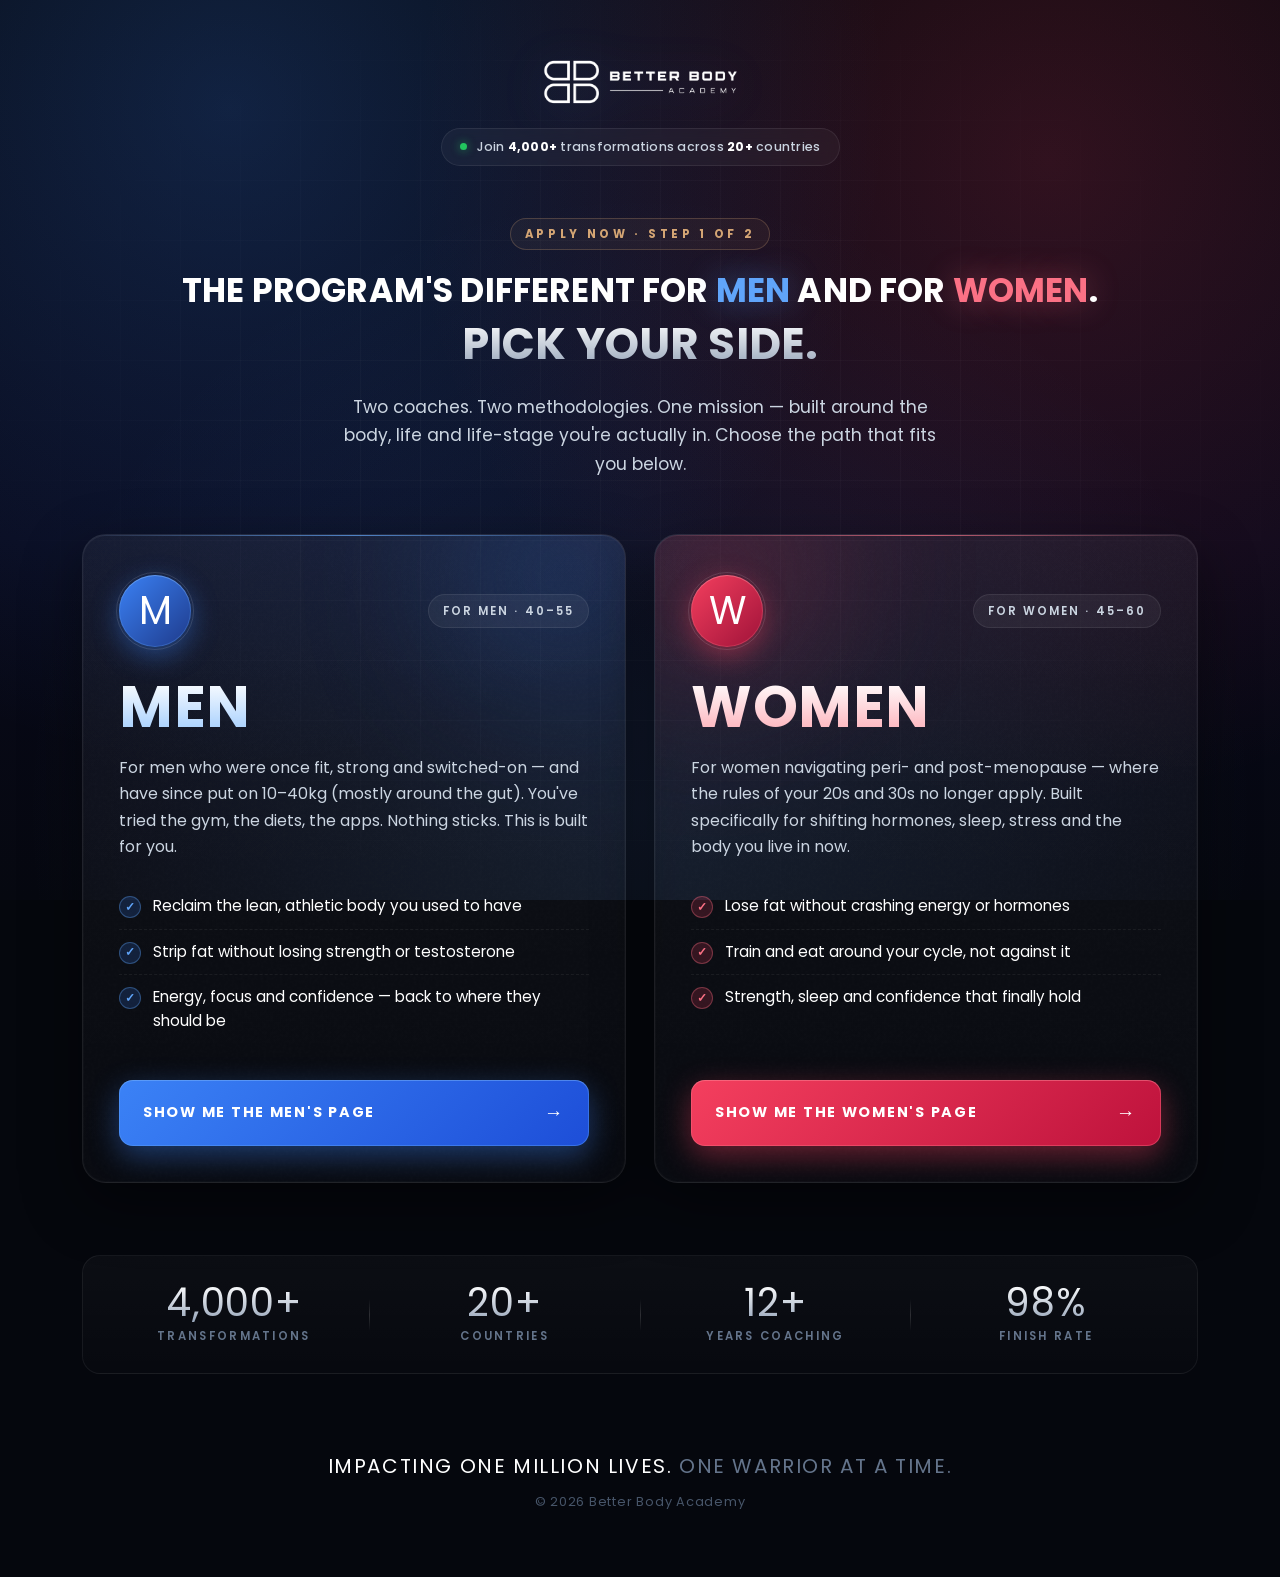
==== commit 8e79e8b0: "Tighten hero header to two lines Remove the manual <br/> in .line-1 and scale h1/.hero-em font sizes" ====
--- a/index.html
+++ b/index.html
@@ -1,15 +1,19 @@
 <!DOCTYPE html>
 <html lang="en">
+
 <head>
-<meta charset="UTF-8" />
-<meta name="viewport" content="width=device-width, initial-scale=1.0" />
-<title>Better Body Academy — Apply</title>
-<meta name="description" content="The program's different for blokes and for women. Pick your side and apply to Better Body Academy." />
-<link rel="preconnect" href="https://fonts.googleapis.com" />
-<link rel="preconnect" href="https://fonts.gstatic.com" crossorigin />
-<link href="https://fonts.googleapis.com/css2?family=Poppins:wght@300;400;500;600;700;800;900&display=swap" rel="stylesheet" />
-<link rel="stylesheet" href="styles.css" />
+  <meta charset="UTF-8" />
+  <meta name="viewport" content="width=device-width, initial-scale=1.0" />
+  <title>Better Body Academy — Apply</title>
+  <meta name="description"
+    content="The program's different for blokes and for women. Pick your side and apply to Better Body Academy." />
+  <link rel="preconnect" href="https://fonts.googleapis.com" />
+  <link rel="preconnect" href="https://fonts.gstatic.com" crossorigin />
+  <link href="https://fonts.googleapis.com/css2?family=Poppins:wght@300;400;500;600;700;800;900&display=swap"
+    rel="stylesheet" />
+  <link rel="stylesheet" href="styles.css" />
 </head>
+
 <body>
 
   <main class="page">
@@ -31,7 +35,7 @@
       <section class="hero">
         <p class="eyebrow">Apply Now · Step 1 of 2</p>
         <h1>
-          <span class="line-1">The program's different for <span class="accent-blue">men</span> and for <span class="accent-rose">women</span>.</span><br />
+          <span class="line-1">The program's different for <span class="accent-blue">men</span> and for <span class="accent-rose">women</span>.</span>
           <span class="hero-em">Pick your side.</span>
         </h1>
         <p class="sub">
@@ -145,4 +149,5 @@
 
   <script src="script.js"></script>
 </body>
-</html>
+
+</html>
--- a/styles.css
+++ b/styles.css
@@ -137,10 +137,10 @@
 }
 .hero h1 {
   font-family: 'Poppins', sans-serif;
-  font-size: clamp(1.9rem, 4vw, 3rem);
+  font-size: clamp(1.5rem, 2.6vw, 2.4rem);
   letter-spacing: 0.005em;
   text-transform: uppercase;
-  line-height: 1.1;
+  line-height: 1.15;
   margin-bottom: 24px;
   color: #fff;
 }
@@ -152,8 +152,8 @@
   .hero h1 .line-1 { white-space: normal; }
 }
 .hero h1 .hero-em {
-  display: inline-block;
-  font-size: clamp(2.2rem, 5vw, 3.8rem);
+  display: block;
+  font-size: clamp(1.9rem, 3.4vw, 3.1rem);
   margin-top: 8px;
 }
 .hero h1 .hero-em {
